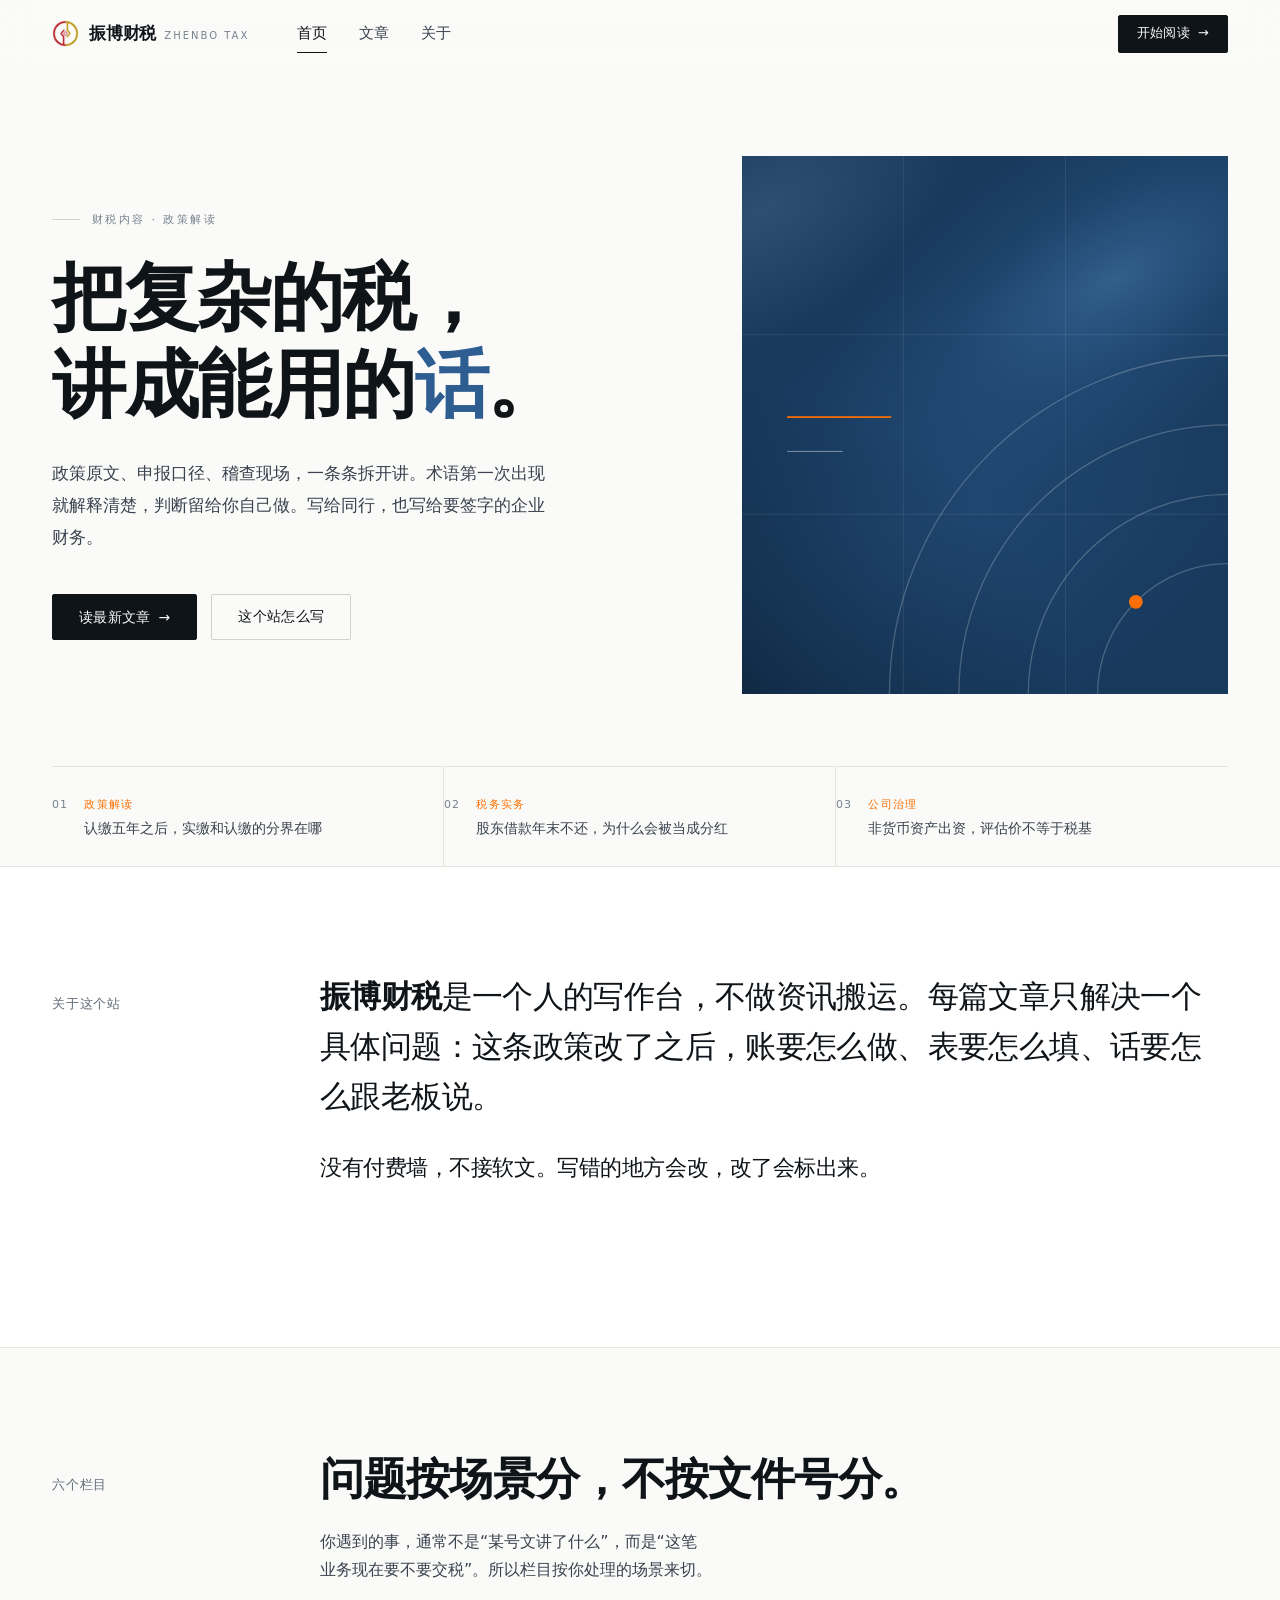
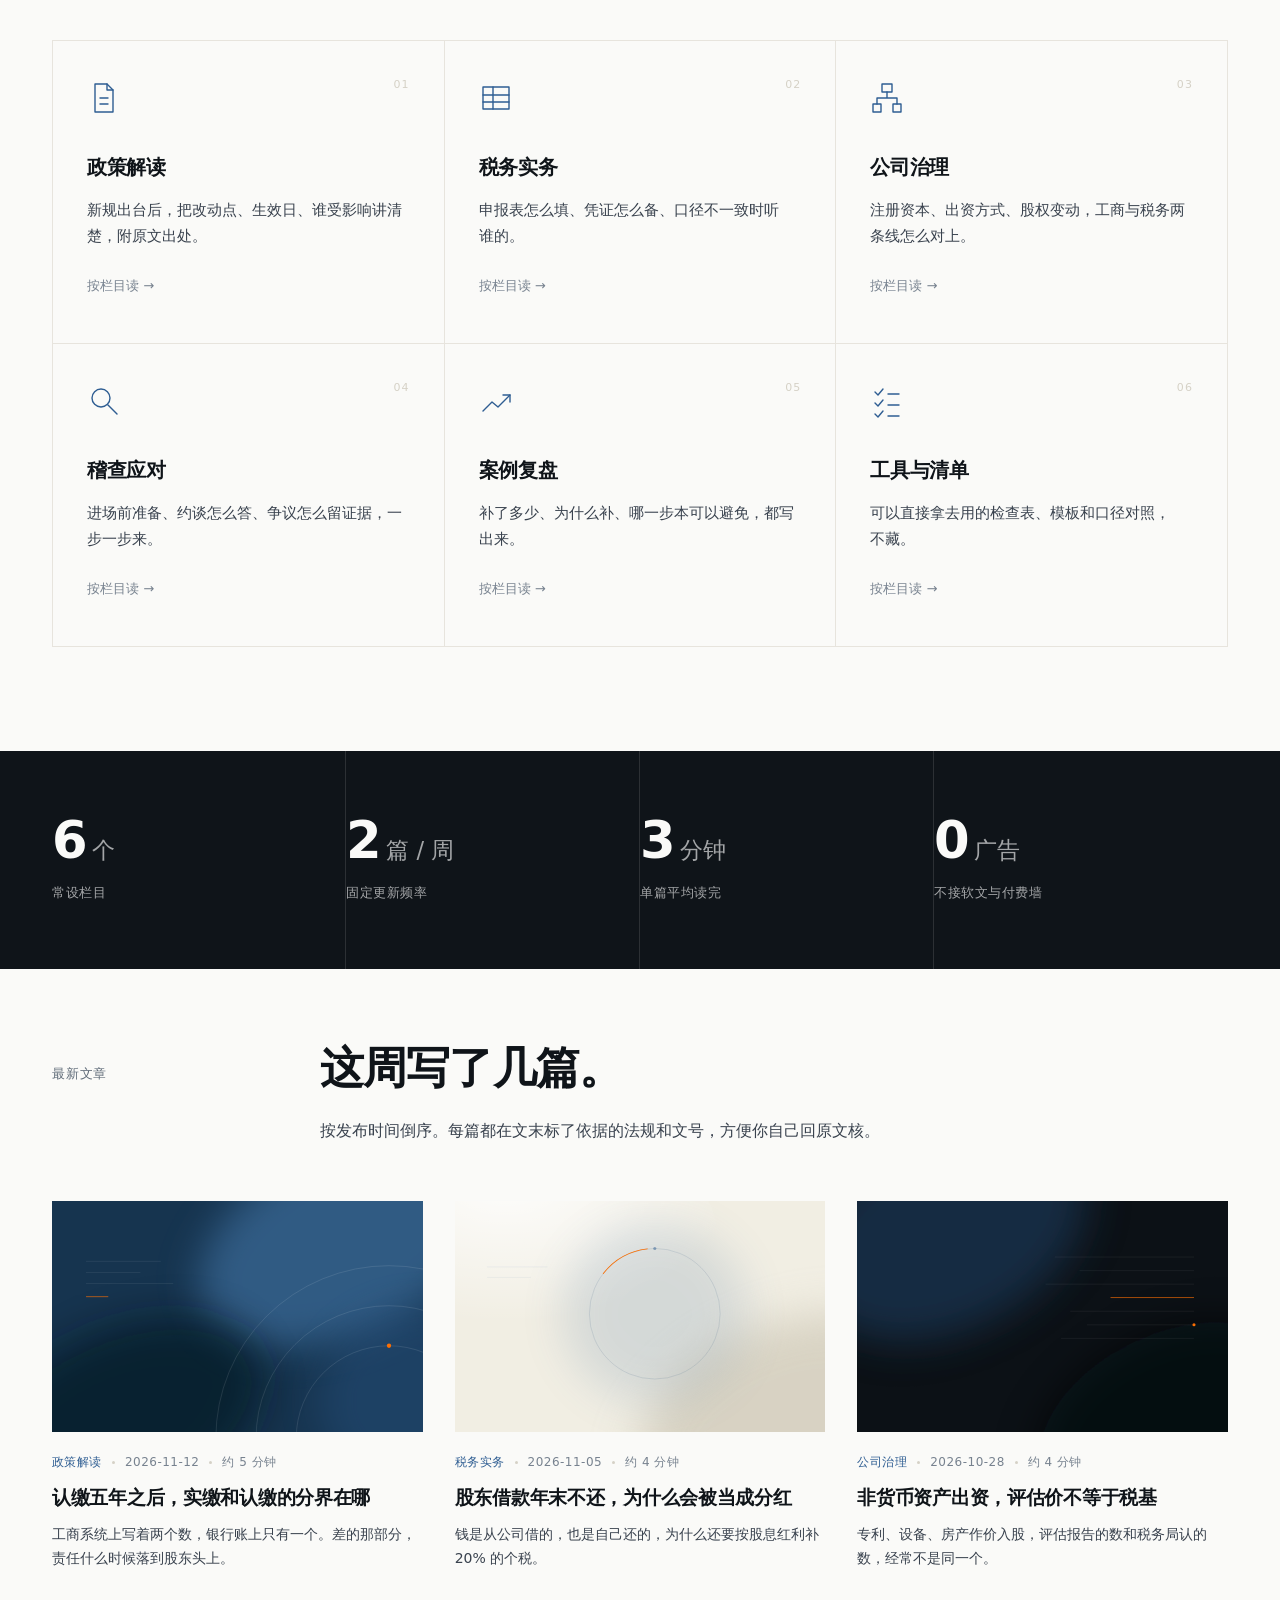
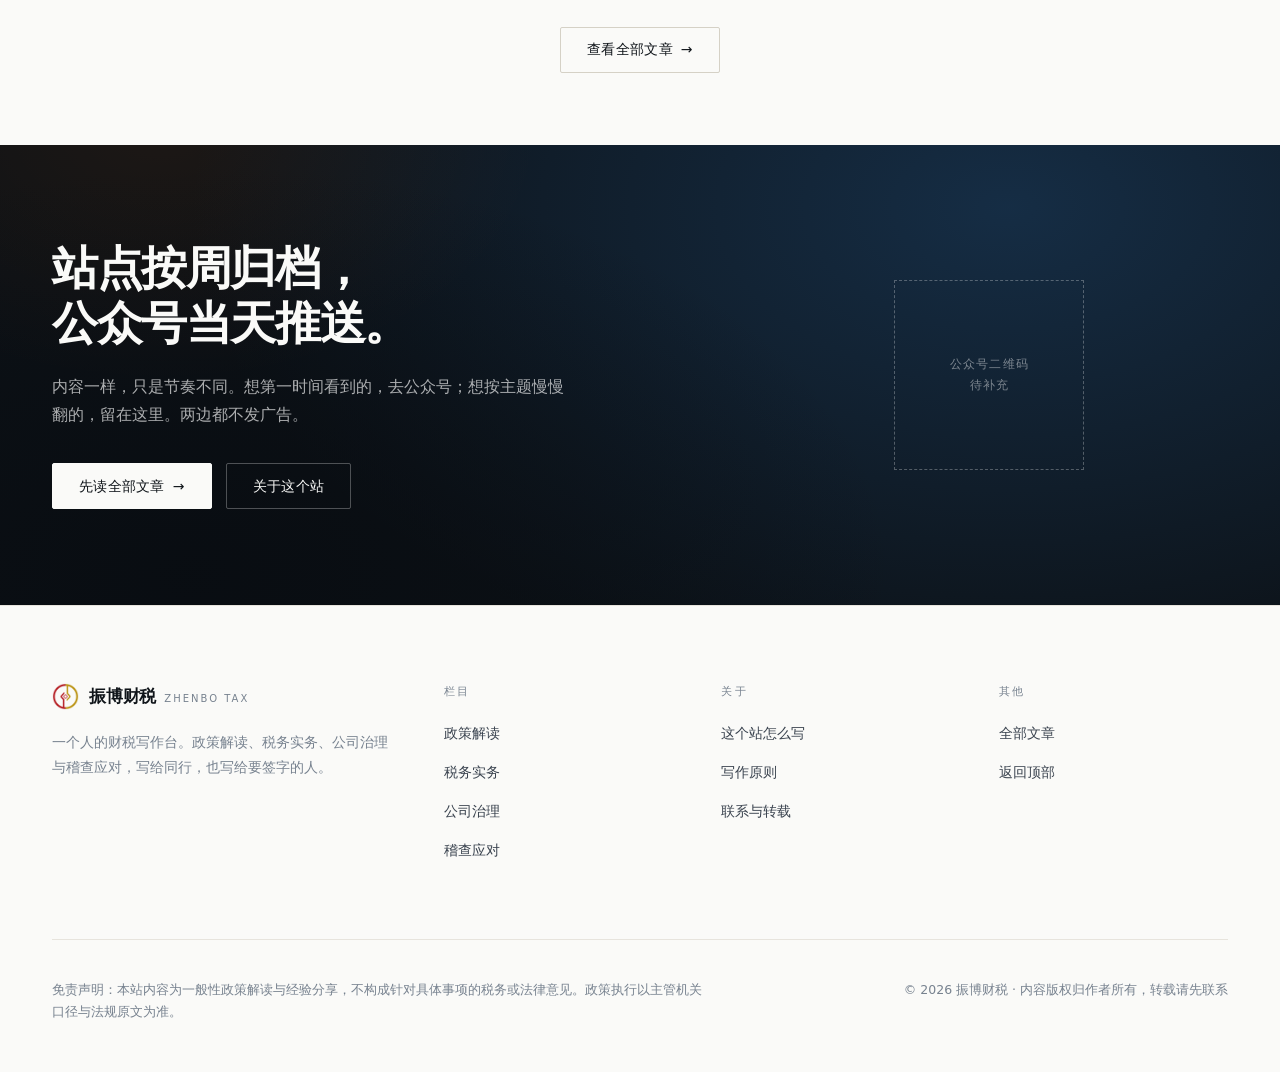
==== index.html @ f6f030d8 "Add files via upload" ====
<!DOCTYPE html>
<html lang="zh-CN">
<head>
<meta charset="UTF-8">
<meta name="viewport" content="width=device-width, initial-scale=1">
<title>振博财税 · 把复杂的税，讲成能用的话</title>
<meta name="description" content="振博财税：政策解读、税务实务、公司治理与稽查应对。写给同行，也写给要自己做判断的企业财务。">
<meta property="og:title" content="振博财税 · 把复杂的税，讲成能用的话">
<meta property="og:description" content="政策解读、税务实务、公司治理与稽查应对。">
<meta property="og:type" content="website">
<meta name="theme-color" content="#FAFAF8">
<link rel="stylesheet" href="style.css">
<link rel="icon" type="image/png" href="bin/logo.png">
</head>
<body>

<header class="nav" id="nav">
  <div class="wrap nav-in">
    <a class="brand" href="index.html" aria-label="振博财税首页">
      <img class="brand-mark" src="bin/logo.png" alt="" width="26" height="26" decoding="async">
      <span class="brand-text">振博财税<em>Zhenbo Tax</em></span>
    </a>
    <nav class="nav-links" id="navLinks" aria-label="主导航">
      <a href="index.html" class="is-active">首页</a>
      <a href="articles.html">文章</a>
      <a href="about.html">关于</a>
    </nav>
    <div class="nav-act">
      <a class="btn btn-sm" href="articles.html">开始阅读<span class="arw" aria-hidden="true">→</span></a>
      <button class="burger" id="burger" aria-label="打开菜单" aria-expanded="false" aria-controls="navLinks">
        <span></span><span></span>
      </button>
    </div>
  </div>
</header>

<main>

  <section class="hero">
    <div class="wrap">
      <div class="hero-grid">
        <div>
          <p class="eyebrow">财税内容 · 政策解读</p>
          <h1 class="hero-title">把复杂的税，<br>讲成能用的<span class="accent">话</span>。</h1>
          <p class="hero-lede">政策原文、申报口径、稽查现场，一条条拆开讲。术语第一次出现就解释清楚，判断留给你自己做。写给同行，也写给要签字的企业财务。</p>
          <div class="hero-acts">
            <a class="btn" data-magnetic href="articles.html">读最新文章<span class="arw" aria-hidden="true">→</span></a>
            <a class="btn btn-ghost" href="about.html">这个站怎么写</a>
          </div>
        </div>
        <div class="hero-art hero-art-panel" aria-hidden="true">
          <div class="mesh"></div>
          <svg viewBox="0 0 560 620" role="presentation">
            <g stroke="#FFFFFF" stroke-opacity="0.1" stroke-width="1">
              <path d="M186 0V620M373 0V620M0 206H560M0 413H560"/>
            </g>
            <g fill="none" stroke="#FFFFFF" stroke-opacity="0.22" stroke-width="1.5">
              <circle cx="560" cy="620" r="150"/>
              <circle cx="560" cy="620" r="230"/>
              <circle cx="560" cy="620" r="310"/>
              <circle cx="560" cy="620" r="390"/>
            </g>
            <circle cx="454" cy="514" r="8" fill="#FD6F02"/>
            <rect x="52" y="300" width="120" height="2" fill="#FD6F02"/>
            <rect x="52" y="340" width="64" height="1" fill="#FFFFFF" fill-opacity="0.5"/>
          </svg>
        </div>
      </div>

      <div class="hero-foot">
        <a href="posts/a-renjiao-shijiao.html">
          <span class="idx">01</span>
          <span class="txt"><span class="tag">政策解读</span>认缴五年之后，实缴和认缴的分界在哪</span>
        </a>
        <a href="posts/a-gudong-jiekuan.html">
          <span class="idx">02</span>
          <span class="txt"><span class="tag">税务实务</span>股东借款年末不还，为什么会被当成分红</span>
        </a>
        <a href="posts/a-fei-huobi-chuzi.html">
          <span class="idx">03</span>
          <span class="txt"><span class="tag">公司治理</span>非货币资产出资，评估价不等于税基</span>
        </a>
      </div>
    </div>
  </section>

  <section class="section statement">
    <div class="wrap">
      <div class="sec-head reveal">
        <p class="sec-label">关于这个站</p>
        <div>
          <p class="lede"><strong>振博财税</strong>是一个人的写作台，不做资讯搬运。每篇文章只解决一个具体问题：这条政策改了之后，账要怎么做、表要怎么填、话要怎么跟老板说。</p>
          <p class="lede dim" style="margin-top:28px;font-size:clamp(17px,1.9vw,22px);line-height:1.7;">没有付费墙，不接软文。写错的地方会改，改了会标出来。</p>
        </div>
      </div>
    </div>
  </section>

  <section class="section">
    <div class="wrap">
      <div class="sec-head reveal">
        <p class="sec-label">六个栏目</p>
        <div>
          <h2 class="sec-title">问题按场景分，不按文件号分。</h2>
          <p class="sec-desc">你遇到的事，通常不是“某号文讲了什么”，而是“这笔业务现在要不要交税”。所以栏目按你处理的场景来切。</p>
        </div>
      </div>

      <div class="pillars">
        <a class="pillar reveal" href="articles.html">
          <span class="num">01</span>
          <svg class="ico" viewBox="0 0 34 34" fill="none" stroke="currentColor" stroke-width="1.4" stroke-linecap="round" stroke-linejoin="round" aria-hidden="true">
            <path d="M8 3h12l6 6v22H8z"/><path d="M20 3v6h6"/><path d="M13 17h8M13 23h8"/>
          </svg>
          <h3>政策解读</h3>
          <p>新规出台后，把改动点、生效日、谁受影响讲清楚，附原文出处。</p>
          <span class="go">按栏目读 →</span>
        </a>
        <a class="pillar reveal" href="articles.html">
          <span class="num">02</span>
          <svg class="ico" viewBox="0 0 34 34" fill="none" stroke="currentColor" stroke-width="1.4" stroke-linecap="round" stroke-linejoin="round" aria-hidden="true">
            <rect x="4" y="6" width="26" height="22"/><path d="M4 14h26M4 21h26M14 6v22"/>
          </svg>
          <h3>税务实务</h3>
          <p>申报表怎么填、凭证怎么备、口径不一致时听谁的。</p>
          <span class="go">按栏目读 →</span>
        </a>
        <a class="pillar reveal" href="articles.html">
          <span class="num">03</span>
          <svg class="ico" viewBox="0 0 34 34" fill="none" stroke="currentColor" stroke-width="1.4" stroke-linecap="round" stroke-linejoin="round" aria-hidden="true">
            <rect x="12" y="3" width="10" height="8"/><rect x="3" y="23" width="8" height="8"/><rect x="23" y="23" width="8" height="8"/><path d="M17 11v6H7v6M17 17h10v6"/>
          </svg>
          <h3>公司治理</h3>
          <p>注册资本、出资方式、股权变动，工商与税务两条线怎么对上。</p>
          <span class="go">按栏目读 →</span>
        </a>
        <a class="pillar reveal" href="articles.html">
          <span class="num">04</span>
          <svg class="ico" viewBox="0 0 34 34" fill="none" stroke="currentColor" stroke-width="1.4" stroke-linecap="round" stroke-linejoin="round" aria-hidden="true">
            <circle cx="14" cy="14" r="9"/><path d="M21 21l9 9"/>
          </svg>
          <h3>稽查应对</h3>
          <p>进场前准备、约谈怎么答、争议怎么留证据，一步一步来。</p>
          <span class="go">按栏目读 →</span>
        </a>
        <a class="pillar reveal" href="articles.html">
          <span class="num">05</span>
          <svg class="ico" viewBox="0 0 34 34" fill="none" stroke="currentColor" stroke-width="1.4" stroke-linecap="round" stroke-linejoin="round" aria-hidden="true">
            <path d="M4 27l9-9 6 5L31 11"/><path d="M24 11h7v7"/>
          </svg>
          <h3>案例复盘</h3>
          <p>补了多少、为什么补、哪一步本可以避免，都写出来。</p>
          <span class="go">按栏目读 →</span>
        </a>
        <a class="pillar reveal" href="articles.html">
          <span class="num">06</span>
          <svg class="ico" viewBox="0 0 34 34" fill="none" stroke="currentColor" stroke-width="1.4" stroke-linecap="round" stroke-linejoin="round" aria-hidden="true">
            <path d="M5 8l3 3 5-6M5 19l3 3 5-6M5 30l3 3 5-6"/><path d="M18 10h11M18 21h11M18 32h11"/>
          </svg>
          <h3>工具与清单</h3>
          <p>可以直接拿去用的检查表、模板和口径对照，不藏。</p>
          <span class="go">按栏目读 →</span>
        </a>
      </div>
    </div>
  </section>

  <section class="stats">
    <div class="wrap">
      <div class="stats-grid">
        <div class="stat reveal"><div class="v">6<em>个</em></div><div class="k">常设栏目</div></div>
        <div class="stat reveal"><div class="v">2<em>篇 / 周</em></div><div class="k">固定更新频率</div></div>
        <div class="stat reveal"><div class="v">3<em>分钟</em></div><div class="k">单篇平均读完</div></div>
        <div class="stat reveal"><div class="v">0<em>广告</em></div><div class="k">不接软文与付费墙</div></div>
      </div>
    </div>
  </section>

  <section class="section section-tight">
    <div class="wrap">
      <div class="sec-head reveal">
        <p class="sec-label">最新文章</p>
        <div>
          <h2 class="sec-title">这周写了几篇。</h2>
          <p class="sec-desc">按发布时间倒序。每篇都在文末标了依据的法规和文号，方便你自己回原文核。</p>
        </div>
      </div>

      <div class="cards">
        <!-- AUTO:CARDS -->
        <a class="card reveal" href="posts/a-renjiao-shijiao.html">
          <div class="thumb"><img src="bin/covers/c1.svg" alt="" width="1200" height="750" loading="lazy" decoding="async"></div>
          <div class="meta"><span class="cat">政策解读</span><span class="dot"></span><span>2026-11-12</span><span class="dot"></span><span>约 5 分钟</span></div>
          <h3>认缴五年之后，实缴和认缴的分界在哪</h3>
          <p>工商系统上写着两个数，银行账上只有一个。差的那部分，责任什么时候落到股东头上。</p>
        </a>
        <a class="card reveal" href="posts/a-gudong-jiekuan.html">
          <div class="thumb"><img src="bin/covers/c2.svg" alt="" width="1200" height="750" loading="lazy" decoding="async"></div>
          <div class="meta"><span class="cat">税务实务</span><span class="dot"></span><span>2026-11-05</span><span class="dot"></span><span>约 4 分钟</span></div>
          <h3>股东借款年末不还，为什么会被当成分红</h3>
          <p>钱是从公司借的，也是自己还的，为什么还要按股息红利补 20% 的个税。</p>
        </a>
        <a class="card reveal" href="posts/a-fei-huobi-chuzi.html">
          <div class="thumb"><img src="bin/covers/c3.svg" alt="" width="1200" height="750" loading="lazy" decoding="async"></div>
          <div class="meta"><span class="cat">公司治理</span><span class="dot"></span><span>2026-10-28</span><span class="dot"></span><span>约 4 分钟</span></div>
          <h3>非货币资产出资，评估价不等于税基</h3>
          <p>专利、设备、房产作价入股，评估报告的数和税务局认的数，经常不是同一个。</p>
        </a>
        <!-- /AUTO:CARDS -->
      </div>

      <div class="sec-more">
        <a class="btn btn-ghost" href="articles.html">查看全部文章<span class="arw" aria-hidden="true">→</span></a>
      </div>
    </div>
  </section>

  <section class="cta">
    <div class="wrap cta-grid">
      <div class="reveal">
        <h2>站点按周归档，<br>公众号当天推送。</h2>
        <p>内容一样，只是节奏不同。想第一时间看到的，去公众号；想按主题慢慢翻的，留在这里。两边都不发广告。</p>
        <div class="hero-acts">
          <a class="btn" data-magnetic href="articles.html">先读全部文章<span class="arw" aria-hidden="true">→</span></a>
          <a class="btn btn-ghost" href="about.html">关于这个站</a>
        </div>
      </div>
      <div class="reveal">
        <div class="qr-slot">公众号二维码<br>待补充</div>
      </div>
    </div>
  </section>

</main>

<footer class="footer">
  <div class="wrap">
    <div class="foot-grid">
      <div class="foot-brand">
        <a class="brand" href="index.html">
          <img class="brand-mark" src="bin/logo.png" alt="" width="26" height="26" decoding="async">
          <span class="brand-text">振博财税<em>Zhenbo Tax</em></span>
        </a>
        <p>一个人的财税写作台。政策解读、税务实务、公司治理与稽查应对，写给同行，也写给要签字的人。</p>
      </div>
      <div class="foot-col">
        <h4>栏目</h4>
        <ul>
          <li><a href="articles.html">政策解读</a></li>
          <li><a href="articles.html">税务实务</a></li>
          <li><a href="articles.html">公司治理</a></li>
          <li><a href="articles.html">稽查应对</a></li>
        </ul>
      </div>
      <div class="foot-col">
        <h4>关于</h4>
        <ul>
          <li><a href="about.html">这个站怎么写</a></li>
          <li><a href="about.html">写作原则</a></li>
          <li><a href="about.html">联系与转载</a></li>
        </ul>
      </div>
      <div class="foot-col">
        <h4>其他</h4>
        <ul>
          <li><a href="articles.html">全部文章</a></li>
          <li><a href="index.html#nav">返回顶部</a></li>
        </ul>
      </div>
    </div>
    <div class="foot-bottom">
      <p class="disc">免责声明：本站内容为一般性政策解读与经验分享，不构成针对具体事项的税务或法律意见。政策执行以主管机关口径与法规原文为准。</p>
      <p>© 2026 振博财税 · 内容版权归作者所有，转载请先联系</p>
    </div>
  </div>
</footer>

<script src="script.js"></script>
</body>
</html>
---- style.css ----
/* ============================================================
   振博财税 · 设计系统
   风格参照字节跳动官网：全屏大字、超宽留白、硬边卡片、细线分隔
   零外部依赖：系统字体栈 + 本地 SVG，无 CDN
   ============================================================ */

:root {
  --ink: #0F1419;
  --ink-2: #39424E;
  --muted: #77828F;
  --paper: #FAFAF8;
  --white: #FFFFFF;
  --line: #E7E4DD;
  --line-2: #D5D1C6;
  --blue: #2E5D92;
  --blue-d: #1F456F;
  --orange: #FD6F02;
  --max: 1240px;
  --nav-h: 68px;
  --ease: cubic-bezier(.22, .61, .36, 1);
  --ease-out: cubic-bezier(.16, 1, .3, 1);
  --spring: cubic-bezier(.34, 1.56, .64, 1);
  --sans: "PingFang SC", "HarmonyOS Sans SC", "Source Han Sans SC", "Microsoft YaHei", system-ui, -apple-system, sans-serif;
  --serif: "Songti SC", "Noto Serif SC", "Source Han Serif SC", "SimSun", serif;
}

*, *::before, *::after { box-sizing: border-box; }

html {
  -webkit-text-size-adjust: 100%;
  scroll-behavior: smooth;
}

body {
  margin: 0;
  background: var(--paper);
  color: var(--ink);
  font-family: var(--sans);
  font-size: 16px;
  line-height: 1.75;
  -webkit-font-smoothing: antialiased;
  text-rendering: optimizeLegibility;
}

img { max-width: 100%; display: block; border: 0; }
a { color: inherit; text-decoration: none; }
button { font: inherit; color: inherit; }
::selection { background: var(--ink); color: var(--paper); }

/* 断行策略：标题均分两行，正文避免末行只剩一两个字（孤字行） */
h1, h2, h3, .sec-title, .read-title, .card h3 { text-wrap: balance; }
p, .lede, .sec-desc, .hero-lede, .page-head p, .cta p, .about-body p, .prose > p { text-wrap: pretty; }

.wrap { max-width: var(--max); margin: 0 auto; padding: 0 32px; }
.sr-only {
  position: absolute; width: 1px; height: 1px; padding: 0; margin: -1px;
  overflow: hidden; clip: rect(0 0 0 0); white-space: nowrap; border: 0;
}

/* ---------- 导航 ---------- */
.nav {
  position: fixed; inset: 0 0 auto 0; z-index: 90;
  height: var(--nav-h);
  background: rgba(250, 250, 248, .82);
  -webkit-backdrop-filter: saturate(180%) blur(14px);
  backdrop-filter: saturate(180%) blur(14px);
  border-bottom: 1px solid transparent;
  transition: border-color .3s var(--ease), background .3s var(--ease);
}
.nav.is-solid { border-bottom-color: var(--line); background: rgba(250, 250, 248, .95); }
.nav-in { height: 100%; display: flex; align-items: center; gap: 40px; }

.brand { display: flex; align-items: center; gap: 10px; flex: 0 0 auto; }
.brand-mark { width: 27px; height: 27px; flex: 0 0 auto; object-fit: contain; }
.brand-text {
  display: flex; align-items: baseline; gap: 8px;
  font-size: 17px; font-weight: 600; letter-spacing: -.01em;
}
.brand-text em {
  font-style: normal; font-size: 10px; font-weight: 500;
  letter-spacing: .2em; color: var(--muted); text-transform: uppercase;
}

.nav-links { display: flex; align-items: center; gap: 32px; margin-left: 8px; }
.nav-links a {
  position: relative; font-size: 15px; color: var(--ink-2);
  padding: 4px 0; transition: color .2s var(--ease);
}
.nav-links a::after {
  content: ""; position: absolute; left: 0; right: 0; bottom: -2px; height: 1px;
  background: var(--ink); transform: scaleX(0); transform-origin: left;
  transition: transform .35s var(--ease);
}
.nav-links a:hover { color: var(--ink); }
.nav-links a:hover::after, .nav-links a.is-active::after { transform: scaleX(1); }
.nav-links a.is-active { color: var(--ink); font-weight: 500; }

.nav-act { margin-left: auto; display: flex; align-items: center; gap: 14px; }

/* ---------- 按钮 ---------- */
.btn {
  display: inline-flex; align-items: center; justify-content: center; gap: 8px;
  height: 46px; padding: 0 26px; border: 1px solid var(--ink); border-radius: 2px;
  background: var(--ink); color: var(--paper);
  font-size: 14px; font-weight: 500; letter-spacing: .02em; cursor: pointer;
  transition: background .25s var(--ease), color .25s var(--ease), border-color .25s var(--ease);
}
.btn:hover { background: var(--blue); border-color: var(--blue); color: #fff; }
.btn-ghost { background: transparent; border-color: var(--line-2); color: var(--ink); }
.btn-ghost:hover { background: transparent; border-color: var(--ink); color: var(--ink); }
.btn-sm { height: 38px; padding: 0 18px; font-size: 13px; }
.btn .arw { transition: transform .3s var(--ease); }
.btn:hover .arw { transform: translateX(3px); }

.burger {
  display: none; width: 40px; height: 40px; padding: 0; border: 0; background: none;
  cursor: pointer; align-items: center; justify-content: center; flex-direction: column; gap: 5px;
}
.burger span { display: block; width: 18px; height: 1.5px; background: var(--ink); transition: transform .3s var(--ease); }
.burger[aria-expanded="true"] span:first-child { transform: translateY(3.25px) rotate(45deg); }
.burger[aria-expanded="true"] span:last-child { transform: translateY(-3.25px) rotate(-45deg); }

/* ---------- 首屏 ---------- */
.hero { padding-top: var(--nav-h); position: relative; overflow: hidden; }
.hero-grid {
  display: grid; grid-template-columns: minmax(0, 1.12fr) minmax(0, .88fr);
  gap: 72px; align-items: center;
  padding: 88px 0 72px;
}
.eyebrow {
  display: flex; align-items: center; gap: 12px;
  font-size: 11px; font-weight: 500; letter-spacing: .22em;
  text-transform: uppercase; color: var(--muted); margin: 0 0 26px;
}
.eyebrow::before { content: ""; width: 28px; height: 1px; background: var(--line-2); }

h1.hero-title {
  margin: 0 0 30px;
  font-size: clamp(40px, 5.8vw, 78px);
  line-height: 1.16;
  letter-spacing: -.02em;
  font-weight: 600;
  text-wrap: balance;
}
.hero-title .accent { color: var(--blue); }
.hero-lede {
  margin: 0 0 40px; max-width: 30em;
  font-size: clamp(16px, 1.35vw, 18px); line-height: 1.85; color: var(--ink-2);
}
.hero-acts { display: flex; flex-wrap: wrap; gap: 14px; }

.hero-art { position: relative; }
.hero-art svg { width: 100%; height: auto; }

/* 首屏深色面板：程序生成网格渐变底 + 极慢漂移 */
.hero-art-panel {
  position: relative; overflow: hidden;
  aspect-ratio: 560 / 620;
  background: #1B3E62;
}
.hero-art-panel .mesh {
  position: absolute; inset: -10%;
  background: url("bin/mesh-navy.svg") center / cover no-repeat;
  animation: mesh-drift 72s ease-in-out infinite alternate;
  will-change: transform;
}
.hero-art-panel svg { position: relative; display: block; }
@keyframes mesh-drift {
  from { transform: translate3d(-2.5%, -1.5%, 0) scale(1.02); }
  to { transform: translate3d(2.5%, 2%, 0) scale(1.1); }
}

.hero-foot {
  border-top: 1px solid var(--line);
  display: grid; grid-template-columns: repeat(3, 1fr); gap: 0;
}
.hero-foot a {
  display: flex; gap: 16px; align-items: baseline;
  padding: 26px 24px 26px 0; border-right: 1px solid var(--line);
  transition: background .3s var(--ease);
}
.hero-foot a:last-child { border-right: 0; }
.hero-foot a:hover { background: var(--white); }
.hero-foot .idx {
  font-size: 11px; letter-spacing: .1em; color: var(--muted);
  font-variant-numeric: tabular-nums; flex: 0 0 auto; padding-top: 2px;
}
.hero-foot .txt { font-size: 14px; line-height: 1.6; color: var(--ink-2); }
.hero-foot .tag { display: block; font-size: 11px; letter-spacing: .12em; color: var(--orange); margin-bottom: 4px; }

/* ---------- 通用区块 ---------- */
.section { padding: 104px 0; }
.section-tight { padding: 72px 0; }
.section-line { border-top: 1px solid var(--line); }

.sec-head { display: grid; grid-template-columns: 220px minmax(0, 1fr); gap: 48px; margin-bottom: 56px; }
.sec-label {
  font-size: 12.5px; font-weight: 500; letter-spacing: .06em;
  color: #5F6B78; padding-top: 10px;
}
h2.sec-title {
  margin: 0; font-size: clamp(28px, 3.4vw, 44px); line-height: 1.28;
  letter-spacing: -.02em; font-weight: 600; max-width: 22em;
  text-wrap: balance;
}
.sec-desc { margin: 20px 0 0; color: var(--ink-2); max-width: 37em; font-size: 16px; text-wrap: balance; }

/* ---------- 宣言段 ---------- */
.statement { background: var(--white); border-top: 1px solid var(--line); border-bottom: 1px solid var(--line); }
.statement .lede {
  margin: 0; max-width: 44em;
  font-size: clamp(21px, 2.5vw, 31px); line-height: 1.62; letter-spacing: -.02em;
  color: var(--ink); font-weight: 400;
}
.statement .lede strong { font-weight: 600; }
.statement .lede .dim { color: var(--muted); }

/* ---------- 栏目卡片 ---------- */
.pillars { display: grid; grid-template-columns: repeat(3, 1fr); border-top: 1px solid var(--line); border-left: 1px solid var(--line); }
.pillar {
  position: relative; padding: 40px 34px 44px;
  border-right: 1px solid var(--line); border-bottom: 1px solid var(--line);
  background: var(--paper);
  transition: background .35s var(--ease);
}
.pillar:hover { background: var(--white); }
.pillar .ico { width: 34px; height: 34px; margin-bottom: 26px; color: var(--blue); }
.pillar h3 { margin: 0 0 12px; font-size: 20px; font-weight: 600; letter-spacing: -.015em; }
.pillar p { margin: 0; font-size: 14.5px; line-height: 1.8; color: var(--ink-2); }
.pillar .num {
  position: absolute; top: 34px; right: 34px;
  font-size: 11px; letter-spacing: .1em; color: var(--line-2);
  font-variant-numeric: tabular-nums;
}
.pillar .go {
  display: inline-flex; align-items: center; gap: 6px; margin-top: 26px;
  font-size: 13px; color: var(--muted); transition: color .25s var(--ease);
}
.pillar:hover .go { color: var(--blue); }

/* ---------- 数据条 ---------- */
.stats { background: var(--ink); color: var(--paper); }
.stats-grid { display: grid; grid-template-columns: repeat(4, 1fr); }
.stat { padding: 64px 32px 64px 0; border-right: 1px solid rgba(255, 255, 255, .12); }
.stat:last-child { border-right: 0; padding-right: 0; }
.stat .v {
  font-size: clamp(34px, 4vw, 52px); font-weight: 600; letter-spacing: -.04em;
  line-height: 1; font-variant-numeric: tabular-nums;
}
.stat .v em {
  font-style: normal; font-size: .44em; font-weight: 400; letter-spacing: 0;
  margin-left: .3em; color: rgba(255, 255, 255, .62); vertical-align: baseline;
}
.stat .k { margin-top: 16px; font-size: 13px; letter-spacing: .04em; color: rgba(255, 255, 255, .62); }

/* ---------- 文章卡片 ---------- */
.cards { display: grid; grid-template-columns: repeat(3, 1fr); gap: 40px 32px; }
.card { display: block; }
.card .thumb {
  position: relative; overflow: hidden; background: #EFEDE6;
  aspect-ratio: 16 / 10; margin-bottom: 20px;
}
.card .thumb img {
  width: 100%; height: 100%; object-fit: cover;
  transition: transform .8s var(--ease);
}
.card:hover .thumb img { transform: scale(1.035); }
.card .meta {
  display: flex; align-items: center; gap: 10px;
  font-size: 12px; color: var(--muted); letter-spacing: .04em; margin-bottom: 10px;
}
.card .meta .cat { color: var(--blue); font-weight: 500; }
.card .meta .dot { width: 3px; height: 3px; background: var(--line-2); border-radius: 50%; }
.card h3 {
  margin: 0; font-size: 19px; line-height: 1.5; font-weight: 600; letter-spacing: -.015em;
  transition: color .25s var(--ease);
}
.card:hover h3 { color: var(--blue); }
.card p { margin: 10px 0 0; font-size: 14px; line-height: 1.75; color: var(--ink-2); }

.sec-more { margin-top: 56px; display: flex; justify-content: center; }

/* ---------- 深色 CTA ---------- */
.cta {
  background: #0C1116 url("bin/mesh-ink.svg") center / cover no-repeat;
  color: var(--paper); padding: 96px 0;
}
.cta-grid { display: grid; grid-template-columns: minmax(0, 1.4fr) minmax(0, .6fr); gap: 64px; align-items: center; }
.cta h2 {
  margin: 0 0 22px; font-size: clamp(28px, 3.6vw, 46px);
  line-height: 1.2; letter-spacing: -.03em; font-weight: 600;
}
.cta p { margin: 0 0 34px; color: rgba(255, 255, 255, .66); max-width: 32em; }
.cta .btn { background: var(--paper); color: var(--ink); border-color: var(--paper); }
.cta .btn:hover { background: var(--orange); border-color: var(--orange); color: #fff; }
.cta .btn-ghost { background: transparent; color: var(--paper); border-color: rgba(255, 255, 255, .28); }
.cta .btn-ghost:hover { border-color: var(--paper); background: transparent; color: var(--paper); }
.qr-slot {
  border: 1px dashed rgba(255, 255, 255, .28); aspect-ratio: 1; max-width: 190px;
  display: flex; align-items: center; justify-content: center;
  font-size: 12px; color: rgba(255, 255, 255, .45); letter-spacing: .1em; text-align: center; padding: 16px;
}

/* ---------- 页脚 ---------- */
.footer { background: var(--paper); border-top: 1px solid var(--line); padding: 76px 0 36px; }
.foot-grid { display: grid; grid-template-columns: minmax(0, 1.5fr) repeat(3, minmax(0, 1fr)); gap: 48px; }
.foot-brand .brand { margin-bottom: 18px; }
.foot-brand p { margin: 0; font-size: 13.5px; color: var(--muted); max-width: 26em; line-height: 1.85; }
.foot-col h4 {
  margin: 0 0 18px; font-size: 11px; font-weight: 500; letter-spacing: .2em;
  text-transform: uppercase; color: var(--muted);
}
.foot-col ul { list-style: none; margin: 0; padding: 0; }
.foot-col li { margin-bottom: 11px; }
.foot-col a { font-size: 14px; color: var(--ink-2); transition: color .25s var(--ease); }
.foot-col a:hover { color: var(--blue); }
.foot-bottom {
  margin-top: 64px; padding-top: 26px; border-top: 1px solid var(--line);
  display: flex; flex-wrap: wrap; gap: 16px 32px; justify-content: space-between;
  font-size: 12.5px; color: var(--muted); line-height: 1.8;
}
.foot-bottom .disc { max-width: 52em; }

/* ---------- 列表页 ---------- */
.page-head { padding: calc(var(--nav-h) + 90px) 0 56px; }
.page-head h1 {
  margin: 0 0 22px; font-size: clamp(34px, 4.6vw, 60px);
  line-height: 1.12; letter-spacing: -.035em; font-weight: 600;
}
.page-head p { margin: 0; max-width: 36em; color: var(--ink-2); }

.filters {
  display: flex; flex-wrap: wrap; gap: 10px; padding: 26px 0;
  border-top: 1px solid var(--line); border-bottom: 1px solid var(--line);
  margin-bottom: 56px;
}
.chip {
  height: 34px; padding: 0 16px; border: 1px solid var(--line-2); border-radius: 999px;
  background: transparent; color: var(--ink-2); font-size: 13px; cursor: pointer;
  transition: all .25s var(--ease);
}
.chip:hover { border-color: var(--ink); color: var(--ink); }
.chip.is-on { background: var(--ink); border-color: var(--ink); color: var(--paper); }
.list-grid { display: grid; grid-template-columns: repeat(2, 1fr); gap: 56px 40px; }

/* ---------- 文章页 ---------- */
.reading { padding: calc(var(--nav-h) + 84px) 0 0; }
.read-head { max-width: 690px; margin: 0 auto; text-align: left; }
.crumb { font-size: 12.5px; color: var(--muted); letter-spacing: .04em; margin-bottom: 26px; }
.crumb a:hover { color: var(--blue); }
.crumb span { margin: 0 8px; color: var(--line-2); }
h1.read-title {
  margin: 0 0 24px; font-size: clamp(27px, 3vw, 38px);
  line-height: 1.36; letter-spacing: -.015em; font-weight: 600;
  text-wrap: balance;
}
.read-meta {
  display: flex; flex-wrap: wrap; gap: 10px 22px; align-items: center;
  font-size: 13px; color: var(--muted); padding-bottom: 28px;
  border-bottom: 1px solid var(--line);
}
.read-meta .cat { color: var(--blue); font-weight: 500; }
.read-cover { max-width: 690px; margin: 40px auto 0; }
.read-cover img { width: 100%; height: auto; aspect-ratio: 16 / 9; object-fit: cover; }

/* ---------- 正文：摘要卡 + 编号小节 + 要点列表 ---------- */
.prose {
  max-width: 690px; margin: 56px auto 0;
  font-family: var(--sans); font-size: 17px; line-height: 1.95; letter-spacing: .012em; color: #20262E;
  counter-reset: sec;
}
.prose > p { margin: 0 0 26px; }

/* 导语做成摘要卡：浅底 + 左侧橙线，把"这一段是总纲"讲清楚 */
.prose .lead {
  margin: 0 0 44px;
  padding: 28px 30px 28px 32px;
  background: var(--white);
  border-left: 3px solid var(--orange);
  font-size: 17.5px; line-height: 1.85; color: var(--ink);
}
.prose .lead p { margin: 0; }

/* 小标题自动编号，和首页栏目卡的 01/02/03 同一套语言 */
.prose h2 {
  font-family: var(--sans); font-size: 22px; font-weight: 600; letter-spacing: -.015em;
  margin: 66px 0 22px; line-height: 1.45;
  counter-increment: sec;
}
.prose h2::before {
  content: counter(sec, decimal-leading-zero);
  display: block;
  font-size: 11px; font-weight: 500; letter-spacing: .2em;
  color: var(--orange); margin-bottom: 12px;
  font-variant-numeric: tabular-nums;
}
.prose h3 { font-family: var(--sans); font-size: 17px; font-weight: 600; margin: 38px 0 12px; }

/* 并列要点：细线分行 + 蓝色序号，把"一，二，三"从段落里解放出来 */
.prose .points {
  list-style: none; margin: 30px 0 36px; padding: 0;
  counter-reset: pt; border-top: 1px solid var(--line-2);
}
.prose .points li {
  counter-increment: pt; position: relative;
  padding: 20px 0 20px 52px;
  border-bottom: 1px solid var(--line);
  font-size: 16.5px; line-height: 1.85; margin: 0;
}
.prose .points li::before {
  content: counter(pt, decimal-leading-zero);
  position: absolute; left: 0; top: 22px;
  font-size: 12px; font-weight: 500; letter-spacing: .06em;
  color: var(--blue); font-variant-numeric: tabular-nums;
}
.prose .points li strong { font-weight: 600; }

/* 文末要点卡 */
.keypoints {
  margin: 60px 0 0; padding: 30px 32px 26px;
  background: var(--white); border: 1px solid var(--line);
}
.keypoints .kp-label {
  margin: 0 0 16px; font-size: 12.5px; font-weight: 600;
  letter-spacing: .06em; color: var(--orange);
}
.keypoints ul { list-style: none; margin: 0; padding: 0; }
.keypoints li {
  position: relative; padding-left: 18px; margin: 0 0 12px;
  font-size: 15.5px; line-height: 1.8; color: var(--ink-2);
}
.keypoints li:last-child { margin-bottom: 0; }
.keypoints li::before {
  content: ""; position: absolute; left: 0; top: 11px;
  width: 6px; height: 1px; background: var(--line-2);
}

.prose blockquote {
  margin: 44px 0; padding: 2px 0 2px 26px; border-left: 2px solid var(--orange);
  font-size: 17.5px; color: var(--ink-2);
}
.prose blockquote p { margin: 0; }
.prose table {
  width: 100%; border-collapse: collapse; margin: 34px 0 38px;
  font-family: var(--sans); font-size: 14.5px; line-height: 1.7;
  border-top: 1.5px solid var(--ink); border-bottom: 1.5px solid var(--ink);
}
.prose th, .prose td { text-align: left; padding: 14px 18px 14px 0; border-bottom: 1px solid var(--line); vertical-align: top; }
.prose th { font-weight: 500; font-size: 12px; letter-spacing: .08em; color: var(--muted); padding-top: 12px; padding-bottom: 12px; }
.prose tr:last-child td { border-bottom: 0; }
.prose tr:last-child th { border-bottom: 0; }
.prose strong { font-weight: 600; }
.prose .note {
  font-family: var(--sans); font-size: 13.5px; color: var(--muted);
  border-top: 1px solid var(--line); padding-top: 18px; margin-top: 46px; line-height: 1.85;
}

.read-foot { max-width: 720px; margin: 72px auto 0; padding-top: 36px; border-top: 1px solid var(--line); }
.tags { display: flex; flex-wrap: wrap; gap: 8px; margin-bottom: 40px; }
.tag-pill {
  font-size: 12px; color: var(--ink-2); border: 1px solid var(--line);
  padding: 5px 12px; border-radius: 999px;
}
.next-read { display: grid; grid-template-columns: 1fr 1fr; gap: 24px; }
.next-read a {
  border: 1px solid var(--line); padding: 26px 28px; background: var(--white);
  transition: border-color .3s var(--ease);
}
.next-read a:hover { border-color: var(--ink); }
.next-read .lbl { display: block; font-size: 11px; letter-spacing: .18em; color: var(--muted); margin-bottom: 10px; }
.next-read .ttl { font-size: 16px; font-weight: 600; line-height: 1.55; }

/* ---------- 关于页 ---------- */
.about-grid { display: grid; grid-template-columns: 220px minmax(0, 1fr); gap: 48px; padding: 0 0 20px; }
.about-body p { margin: 0 0 26px; font-size: 17px; line-height: 1.9; color: var(--ink-2); max-width: 38em; }
.about-body p strong { color: var(--ink); font-weight: 600; }
.rules { display: grid; grid-template-columns: repeat(3, 1fr); gap: 0; border-top: 1px solid var(--line); margin-top: 24px; }
.rule { padding: 36px 32px 0 0; border-right: 1px solid var(--line); }
.rule:last-child { border-right: 0; padding-right: 0; }
.rule .k { font-size: 12px; letter-spacing: .16em; color: var(--orange); margin-bottom: 14px; }
.rule h3 { margin: 0 0 10px; font-size: 17px; font-weight: 600; }
.rule p { margin: 0; font-size: 14px; color: var(--ink-2); line-height: 1.8; }

/* ---------- 动效 ---------- */
/* 滚动显现 + 错峰：--d 由脚本按兄弟顺序写入 */
.reveal {
  opacity: 0; transform: translateY(22px);
  transition: opacity .85s var(--ease-out), transform .85s var(--ease-out);
  transition-delay: var(--d, 0ms);
}
.reveal.in { opacity: 1; transform: none; }

/* 悬停上浮 */
.card { transition: transform .5s var(--ease-out); }
.card:hover { transform: translateY(-4px); }

/* 鼠标聚光灯：柔光跟随光标，只给栏目卡片 */
.pillar { overflow: hidden; }
.pillar::after {
  content: ""; position: absolute; inset: 0; pointer-events: none; opacity: 0;
  background: radial-gradient(280px circle at var(--mx, 50%) var(--my, 50%), rgba(46, 93, 146, .09), transparent 62%);
  transition: opacity .45s var(--ease-out);
}
.pillar:hover::after { opacity: 1; }

/* 磁吸按钮 + 按压回弹 */
.btn { transition: background .25s var(--ease), color .25s var(--ease), border-color .25s var(--ease), transform .5s var(--spring); }
.btn:active { transform: scale(.975); }
.btn[data-magnetic] {
  transform: translate3d(var(--tx, 0px), var(--ty, 0px), 0) scale(var(--sc, 1));
  will-change: transform;
}
.btn[data-magnetic]:active { --sc: .97; }

/* 视差：首屏面板的线条层随滚动做轻微反向位移 */
.hero-art-panel svg { will-change: transform; }

@media (prefers-reduced-motion: reduce) {
  html { scroll-behavior: auto; }
  .reveal { opacity: 1; transform: none; transition: none; }
  .card, .card:hover { transform: none; transition: none; }
  .card .thumb img { transition: none; }
  .pillar::after { display: none; }
  .btn, .btn:active, .btn[data-magnetic] { transform: none; transition: background .2s linear; }
  .hero-art-panel .mesh { animation: none; }
  .hero-art-panel svg { transform: none !important; }
}

/* ---------- 响应式 ---------- */
@media (max-width: 1080px) {
  .hero-grid { grid-template-columns: 1fr; gap: 48px; padding: 64px 0 56px; }
  .hero-art { max-width: 440px; }
  .sec-head { grid-template-columns: 1fr; gap: 12px; }
  .sec-label { padding-top: 0; }
  .pillars { grid-template-columns: repeat(2, 1fr); }
  .cards, .list-grid { grid-template-columns: repeat(2, 1fr); }
  .stats-grid { grid-template-columns: repeat(2, 1fr); }
  .stat { padding: 44px 24px 44px 0; }
  .stat:nth-child(2n) { border-right: 0; }
  .about-grid { grid-template-columns: 1fr; gap: 8px; }
  .cta-grid { grid-template-columns: 1fr; gap: 40px; }
  .foot-grid { grid-template-columns: 1fr 1fr; gap: 40px; }
}

@media (max-width: 720px) {
  .wrap { padding: 0 20px; }
  .nav-in { gap: 16px; }
  .nav-links {
    position: fixed; inset: var(--nav-h) 0 auto 0;
    flex-direction: column; align-items: flex-start; gap: 0;
    background: var(--paper); border-bottom: 1px solid var(--line);
    padding: 8px 20px 20px; transform: translateY(-8px);
    opacity: 0; pointer-events: none; transition: opacity .25s var(--ease), transform .25s var(--ease);
  }
  .nav-links.is-open { opacity: 1; transform: none; pointer-events: auto; }
  .nav-links a { width: 100%; padding: 14px 0; border-bottom: 1px solid var(--line); font-size: 16px; }
  .nav-links a::after { display: none; }
  .brand-text em { display: none; }
  .nav-act .btn { display: none; }
  .burger { display: flex; }

  .section { padding: 68px 0; }
  .section-tight { padding: 52px 0; }
  .hero-foot { grid-template-columns: 1fr; }
  .hero-foot a { border-right: 0; border-bottom: 1px solid var(--line); padding: 20px 0; }
  .hero-foot a:last-child { border-bottom: 0; }
  .pillars { grid-template-columns: 1fr; }
  .cards, .list-grid { grid-template-columns: 1fr; gap: 40px; }
  .stats-grid { grid-template-columns: 1fr; }
  .stat { border-right: 0; border-bottom: 1px solid rgba(255,255,255,.12); padding: 32px 0; }
  .stat:last-child { border-bottom: 0; }
  .rules { grid-template-columns: 1fr; }
  .rule { border-right: 0; border-bottom: 1px solid var(--line); padding: 28px 0; }
  .rule:last-child { border-bottom: 0; }
  .foot-grid { grid-template-columns: 1fr; gap: 32px; }
  .next-read { grid-template-columns: 1fr; }
  .prose { font-size: 17px; line-height: 1.95; }
  .prose table { font-size: 13.5px; }
  .prose th, .prose td { padding-right: 10px; }
  .reading { padding-top: calc(var(--nav-h) + 48px); }
  .page-head { padding-top: calc(var(--nav-h) + 56px); }
  .hero-title, h1 { word-break: break-word; }
}
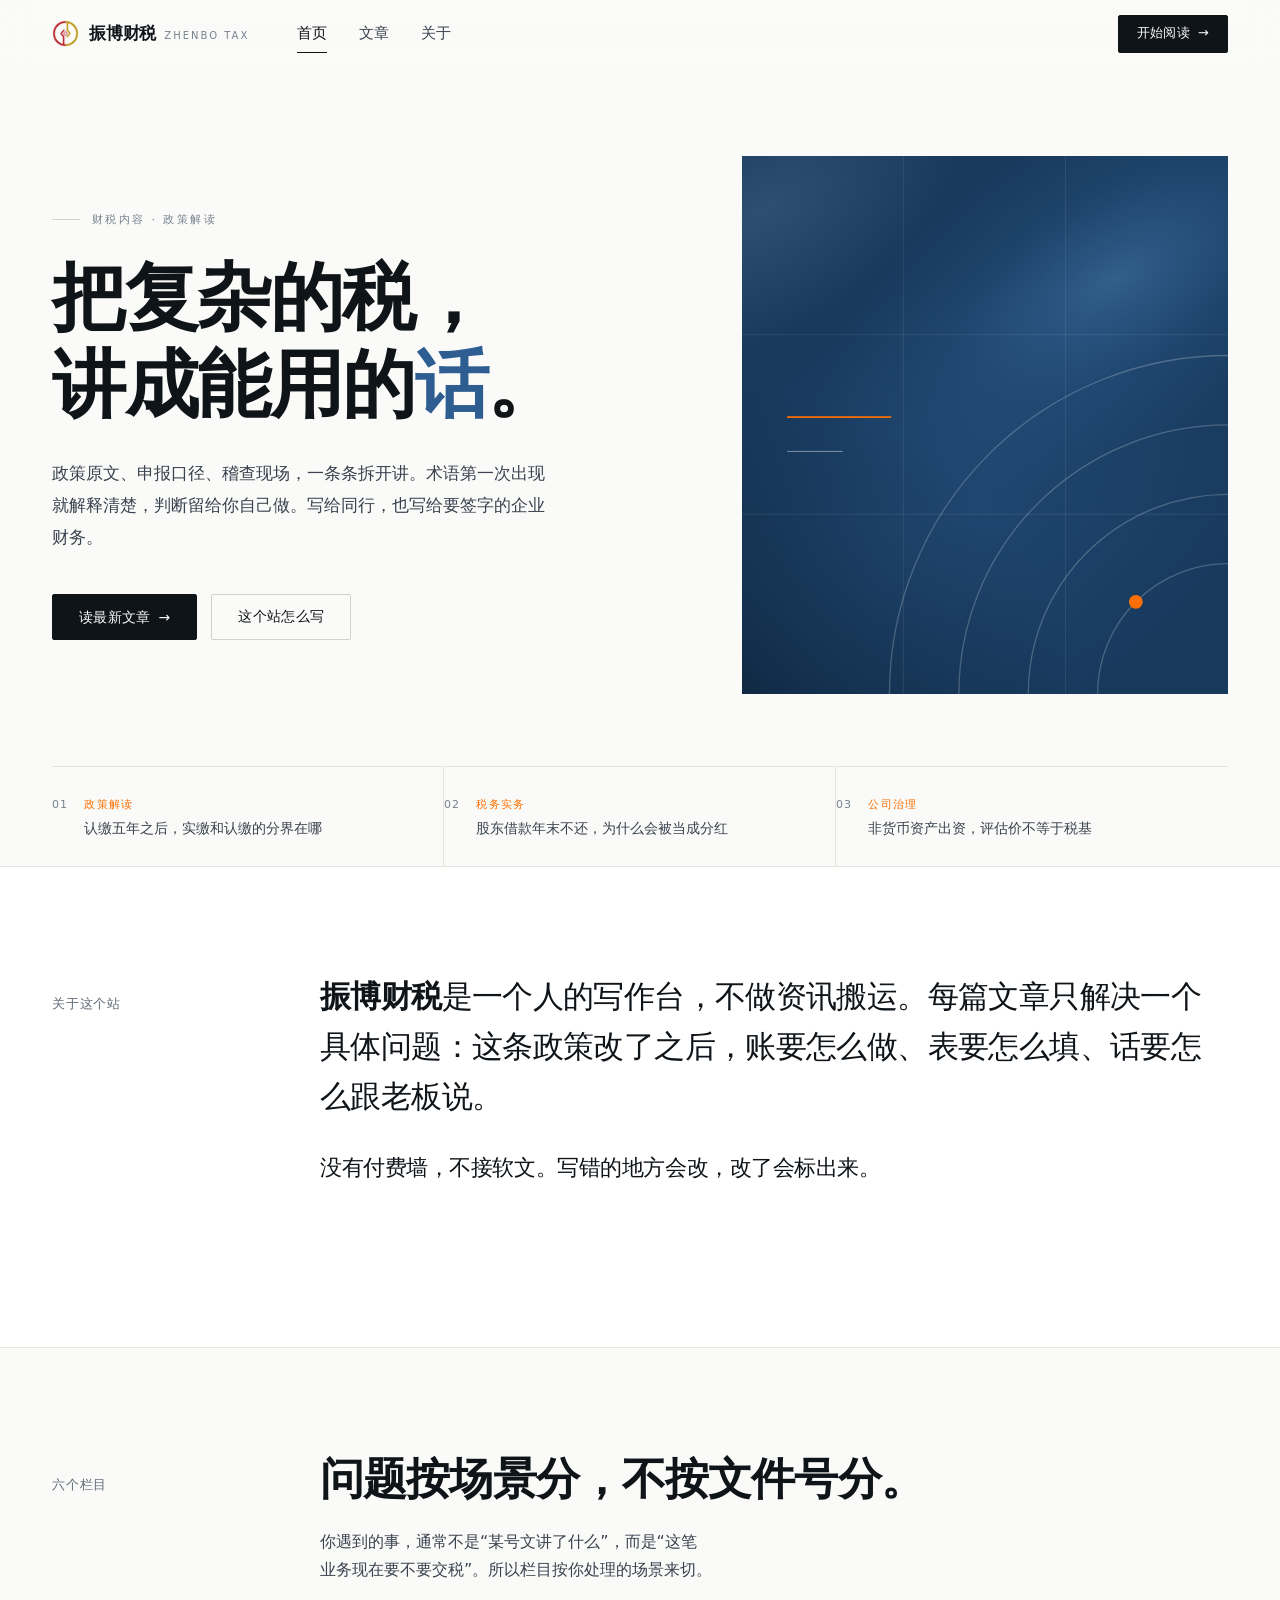
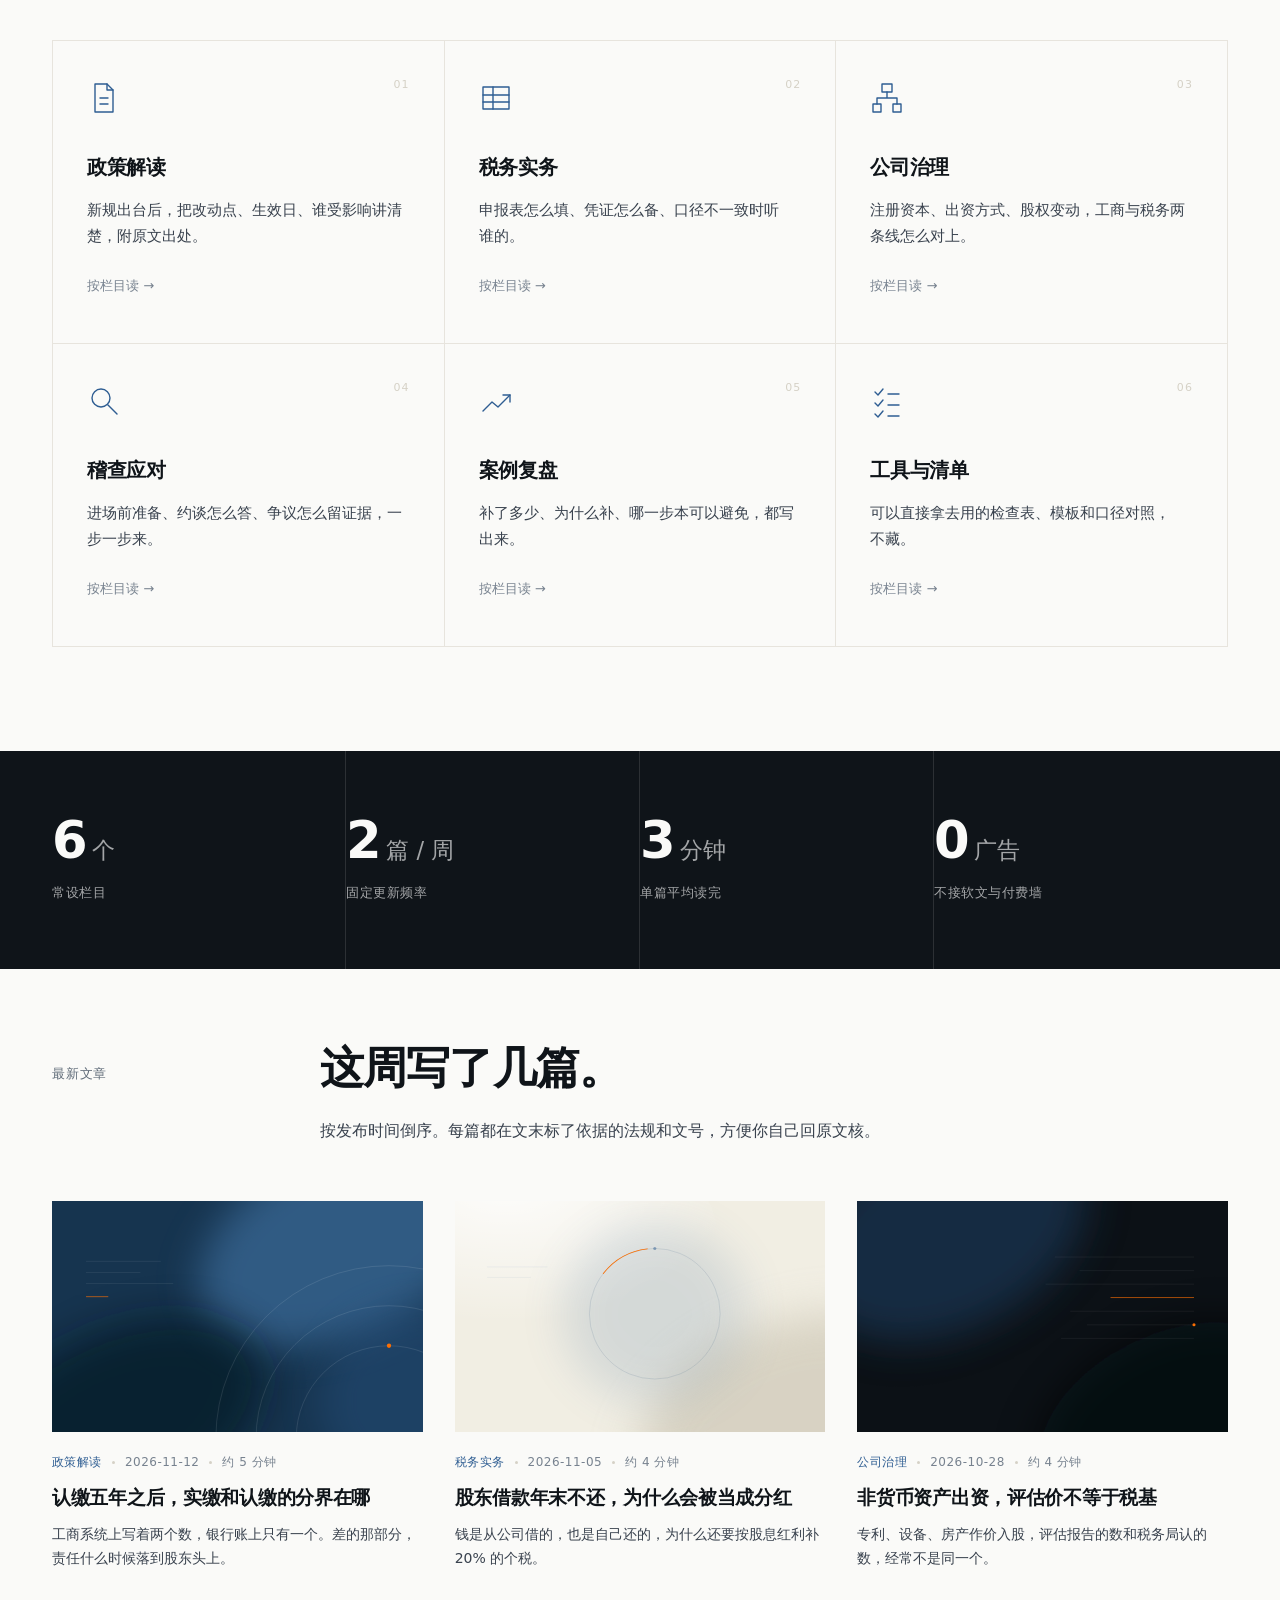
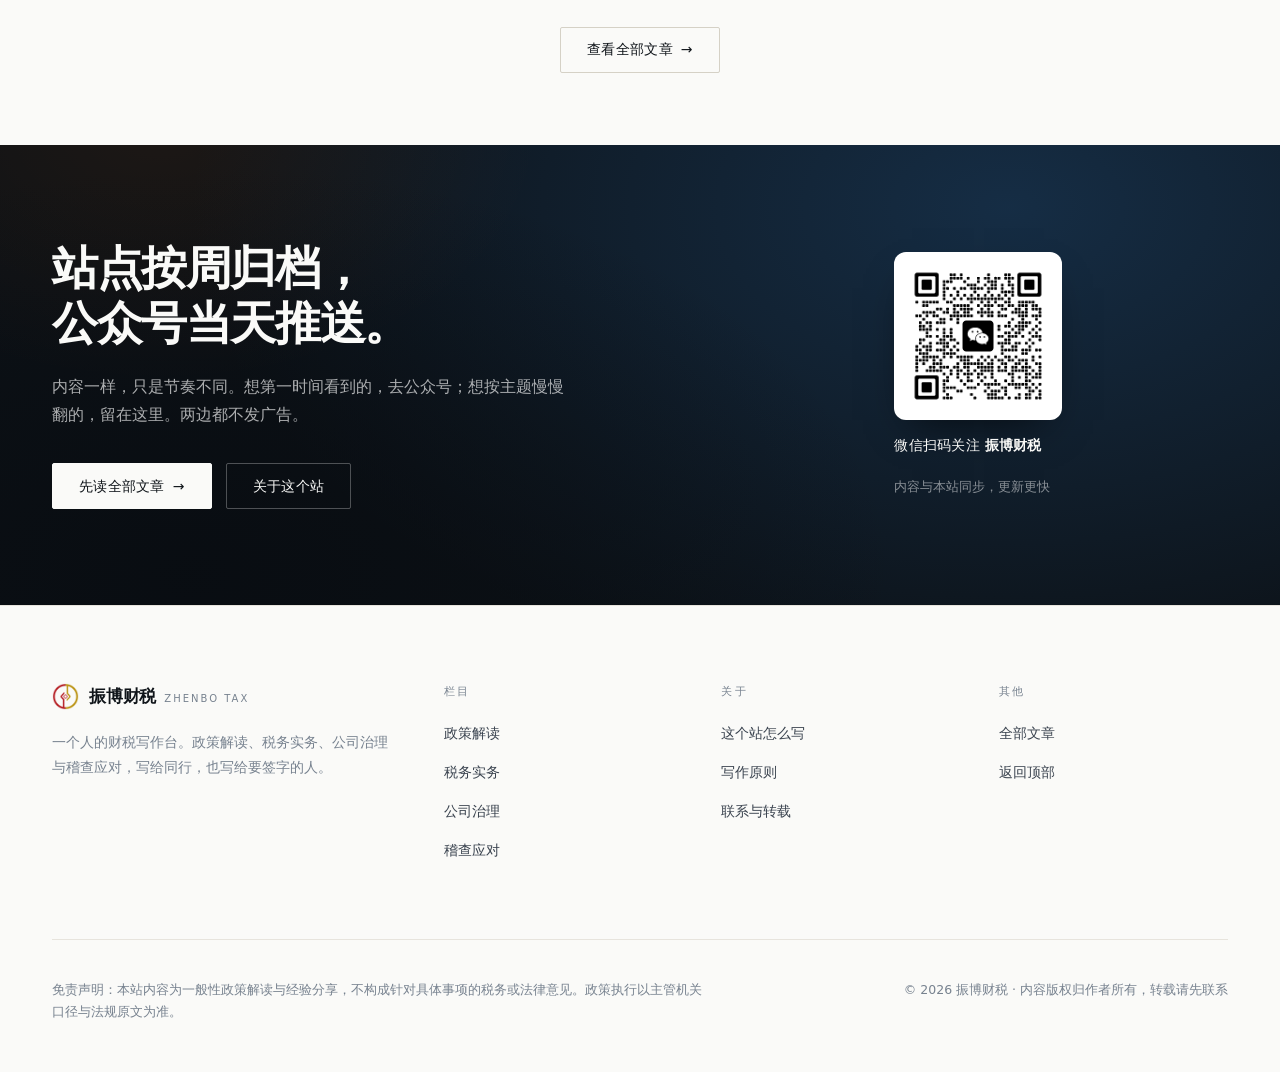
==== commit 3d3714a9: "Add files via upload" ====
--- a/index.html
+++ b/index.html
@@ -1,280 +1,286 @@
-<!DOCTYPE html>
-<html lang="zh-CN">
-<head>
-<meta charset="UTF-8">
-<meta name="viewport" content="width=device-width, initial-scale=1">
-<title>振博财税 · 把复杂的税，讲成能用的话</title>
-<meta name="description" content="振博财税：政策解读、税务实务、公司治理与稽查应对。写给同行，也写给要自己做判断的企业财务。">
-<meta property="og:title" content="振博财税 · 把复杂的税，讲成能用的话">
-<meta property="og:description" content="政策解读、税务实务、公司治理与稽查应对。">
-<meta property="og:type" content="website">
-<meta name="theme-color" content="#FAFAF8">
-<link rel="stylesheet" href="style.css">
-<link rel="icon" type="image/png" href="bin/logo.png">
-</head>
-<body>
-
-<header class="nav" id="nav">
-  <div class="wrap nav-in">
-    <a class="brand" href="index.html" aria-label="振博财税首页">
-      <img class="brand-mark" src="bin/logo.png" alt="" width="26" height="26" decoding="async">
-      <span class="brand-text">振博财税<em>Zhenbo Tax</em></span>
-    </a>
-    <nav class="nav-links" id="navLinks" aria-label="主导航">
-      <a href="index.html" class="is-active">首页</a>
-      <a href="articles.html">文章</a>
-      <a href="about.html">关于</a>
-    </nav>
-    <div class="nav-act">
-      <a class="btn btn-sm" href="articles.html">开始阅读<span class="arw" aria-hidden="true">→</span></a>
-      <button class="burger" id="burger" aria-label="打开菜单" aria-expanded="false" aria-controls="navLinks">
-        <span></span><span></span>
-      </button>
-    </div>
-  </div>
-</header>
-
-<main>
-
-  <section class="hero">
-    <div class="wrap">
-      <div class="hero-grid">
-        <div>
-          <p class="eyebrow">财税内容 · 政策解读</p>
-          <h1 class="hero-title">把复杂的税，<br>讲成能用的<span class="accent">话</span>。</h1>
-          <p class="hero-lede">政策原文、申报口径、稽查现场，一条条拆开讲。术语第一次出现就解释清楚，判断留给你自己做。写给同行，也写给要签字的企业财务。</p>
-          <div class="hero-acts">
-            <a class="btn" data-magnetic href="articles.html">读最新文章<span class="arw" aria-hidden="true">→</span></a>
-            <a class="btn btn-ghost" href="about.html">这个站怎么写</a>
-          </div>
-        </div>
-        <div class="hero-art hero-art-panel" aria-hidden="true">
-          <div class="mesh"></div>
-          <svg viewBox="0 0 560 620" role="presentation">
-            <g stroke="#FFFFFF" stroke-opacity="0.1" stroke-width="1">
-              <path d="M186 0V620M373 0V620M0 206H560M0 413H560"/>
-            </g>
-            <g fill="none" stroke="#FFFFFF" stroke-opacity="0.22" stroke-width="1.5">
-              <circle cx="560" cy="620" r="150"/>
-              <circle cx="560" cy="620" r="230"/>
-              <circle cx="560" cy="620" r="310"/>
-              <circle cx="560" cy="620" r="390"/>
-            </g>
-            <circle cx="454" cy="514" r="8" fill="#FD6F02"/>
-            <rect x="52" y="300" width="120" height="2" fill="#FD6F02"/>
-            <rect x="52" y="340" width="64" height="1" fill="#FFFFFF" fill-opacity="0.5"/>
-          </svg>
-        </div>
-      </div>
-
-      <div class="hero-foot">
-        <a href="posts/a-renjiao-shijiao.html">
-          <span class="idx">01</span>
-          <span class="txt"><span class="tag">政策解读</span>认缴五年之后，实缴和认缴的分界在哪</span>
-        </a>
-        <a href="posts/a-gudong-jiekuan.html">
-          <span class="idx">02</span>
-          <span class="txt"><span class="tag">税务实务</span>股东借款年末不还，为什么会被当成分红</span>
-        </a>
-        <a href="posts/a-fei-huobi-chuzi.html">
-          <span class="idx">03</span>
-          <span class="txt"><span class="tag">公司治理</span>非货币资产出资，评估价不等于税基</span>
-        </a>
-      </div>
-    </div>
-  </section>
-
-  <section class="section statement">
-    <div class="wrap">
-      <div class="sec-head reveal">
-        <p class="sec-label">关于这个站</p>
-        <div>
-          <p class="lede"><strong>振博财税</strong>是一个人的写作台，不做资讯搬运。每篇文章只解决一个具体问题：这条政策改了之后，账要怎么做、表要怎么填、话要怎么跟老板说。</p>
-          <p class="lede dim" style="margin-top:28px;font-size:clamp(17px,1.9vw,22px);line-height:1.7;">没有付费墙，不接软文。写错的地方会改，改了会标出来。</p>
-        </div>
-      </div>
-    </div>
-  </section>
-
-  <section class="section">
-    <div class="wrap">
-      <div class="sec-head reveal">
-        <p class="sec-label">六个栏目</p>
-        <div>
-          <h2 class="sec-title">问题按场景分，不按文件号分。</h2>
-          <p class="sec-desc">你遇到的事，通常不是“某号文讲了什么”，而是“这笔业务现在要不要交税”。所以栏目按你处理的场景来切。</p>
-        </div>
-      </div>
-
-      <div class="pillars">
-        <a class="pillar reveal" href="articles.html">
-          <span class="num">01</span>
-          <svg class="ico" viewBox="0 0 34 34" fill="none" stroke="currentColor" stroke-width="1.4" stroke-linecap="round" stroke-linejoin="round" aria-hidden="true">
-            <path d="M8 3h12l6 6v22H8z"/><path d="M20 3v6h6"/><path d="M13 17h8M13 23h8"/>
-          </svg>
-          <h3>政策解读</h3>
-          <p>新规出台后，把改动点、生效日、谁受影响讲清楚，附原文出处。</p>
-          <span class="go">按栏目读 →</span>
-        </a>
-        <a class="pillar reveal" href="articles.html">
-          <span class="num">02</span>
-          <svg class="ico" viewBox="0 0 34 34" fill="none" stroke="currentColor" stroke-width="1.4" stroke-linecap="round" stroke-linejoin="round" aria-hidden="true">
-            <rect x="4" y="6" width="26" height="22"/><path d="M4 14h26M4 21h26M14 6v22"/>
-          </svg>
-          <h3>税务实务</h3>
-          <p>申报表怎么填、凭证怎么备、口径不一致时听谁的。</p>
-          <span class="go">按栏目读 →</span>
-        </a>
-        <a class="pillar reveal" href="articles.html">
-          <span class="num">03</span>
-          <svg class="ico" viewBox="0 0 34 34" fill="none" stroke="currentColor" stroke-width="1.4" stroke-linecap="round" stroke-linejoin="round" aria-hidden="true">
-            <rect x="12" y="3" width="10" height="8"/><rect x="3" y="23" width="8" height="8"/><rect x="23" y="23" width="8" height="8"/><path d="M17 11v6H7v6M17 17h10v6"/>
-          </svg>
-          <h3>公司治理</h3>
-          <p>注册资本、出资方式、股权变动，工商与税务两条线怎么对上。</p>
-          <span class="go">按栏目读 →</span>
-        </a>
-        <a class="pillar reveal" href="articles.html">
-          <span class="num">04</span>
-          <svg class="ico" viewBox="0 0 34 34" fill="none" stroke="currentColor" stroke-width="1.4" stroke-linecap="round" stroke-linejoin="round" aria-hidden="true">
-            <circle cx="14" cy="14" r="9"/><path d="M21 21l9 9"/>
-          </svg>
-          <h3>稽查应对</h3>
-          <p>进场前准备、约谈怎么答、争议怎么留证据，一步一步来。</p>
-          <span class="go">按栏目读 →</span>
-        </a>
-        <a class="pillar reveal" href="articles.html">
-          <span class="num">05</span>
-          <svg class="ico" viewBox="0 0 34 34" fill="none" stroke="currentColor" stroke-width="1.4" stroke-linecap="round" stroke-linejoin="round" aria-hidden="true">
-            <path d="M4 27l9-9 6 5L31 11"/><path d="M24 11h7v7"/>
-          </svg>
-          <h3>案例复盘</h3>
-          <p>补了多少、为什么补、哪一步本可以避免，都写出来。</p>
-          <span class="go">按栏目读 →</span>
-        </a>
-        <a class="pillar reveal" href="articles.html">
-          <span class="num">06</span>
-          <svg class="ico" viewBox="0 0 34 34" fill="none" stroke="currentColor" stroke-width="1.4" stroke-linecap="round" stroke-linejoin="round" aria-hidden="true">
-            <path d="M5 8l3 3 5-6M5 19l3 3 5-6M5 30l3 3 5-6"/><path d="M18 10h11M18 21h11M18 32h11"/>
-          </svg>
-          <h3>工具与清单</h3>
-          <p>可以直接拿去用的检查表、模板和口径对照，不藏。</p>
-          <span class="go">按栏目读 →</span>
-        </a>
-      </div>
-    </div>
-  </section>
-
-  <section class="stats">
-    <div class="wrap">
-      <div class="stats-grid">
-        <div class="stat reveal"><div class="v">6<em>个</em></div><div class="k">常设栏目</div></div>
-        <div class="stat reveal"><div class="v">2<em>篇 / 周</em></div><div class="k">固定更新频率</div></div>
-        <div class="stat reveal"><div class="v">3<em>分钟</em></div><div class="k">单篇平均读完</div></div>
-        <div class="stat reveal"><div class="v">0<em>广告</em></div><div class="k">不接软文与付费墙</div></div>
-      </div>
-    </div>
-  </section>
-
-  <section class="section section-tight">
-    <div class="wrap">
-      <div class="sec-head reveal">
-        <p class="sec-label">最新文章</p>
-        <div>
-          <h2 class="sec-title">这周写了几篇。</h2>
-          <p class="sec-desc">按发布时间倒序。每篇都在文末标了依据的法规和文号，方便你自己回原文核。</p>
-        </div>
-      </div>
-
-      <div class="cards">
-        <!-- AUTO:CARDS -->
-        <a class="card reveal" href="posts/a-renjiao-shijiao.html">
-          <div class="thumb"><img src="bin/covers/c1.svg" alt="" width="1200" height="750" loading="lazy" decoding="async"></div>
-          <div class="meta"><span class="cat">政策解读</span><span class="dot"></span><span>2026-11-12</span><span class="dot"></span><span>约 5 分钟</span></div>
-          <h3>认缴五年之后，实缴和认缴的分界在哪</h3>
-          <p>工商系统上写着两个数，银行账上只有一个。差的那部分，责任什么时候落到股东头上。</p>
-        </a>
-        <a class="card reveal" href="posts/a-gudong-jiekuan.html">
-          <div class="thumb"><img src="bin/covers/c2.svg" alt="" width="1200" height="750" loading="lazy" decoding="async"></div>
-          <div class="meta"><span class="cat">税务实务</span><span class="dot"></span><span>2026-11-05</span><span class="dot"></span><span>约 4 分钟</span></div>
-          <h3>股东借款年末不还，为什么会被当成分红</h3>
-          <p>钱是从公司借的，也是自己还的，为什么还要按股息红利补 20% 的个税。</p>
-        </a>
-        <a class="card reveal" href="posts/a-fei-huobi-chuzi.html">
-          <div class="thumb"><img src="bin/covers/c3.svg" alt="" width="1200" height="750" loading="lazy" decoding="async"></div>
-          <div class="meta"><span class="cat">公司治理</span><span class="dot"></span><span>2026-10-28</span><span class="dot"></span><span>约 4 分钟</span></div>
-          <h3>非货币资产出资，评估价不等于税基</h3>
-          <p>专利、设备、房产作价入股，评估报告的数和税务局认的数，经常不是同一个。</p>
-        </a>
-        <!-- /AUTO:CARDS -->
-      </div>
-
-      <div class="sec-more">
-        <a class="btn btn-ghost" href="articles.html">查看全部文章<span class="arw" aria-hidden="true">→</span></a>
-      </div>
-    </div>
-  </section>
-
-  <section class="cta">
-    <div class="wrap cta-grid">
-      <div class="reveal">
-        <h2>站点按周归档，<br>公众号当天推送。</h2>
-        <p>内容一样，只是节奏不同。想第一时间看到的，去公众号；想按主题慢慢翻的，留在这里。两边都不发广告。</p>
-        <div class="hero-acts">
-          <a class="btn" data-magnetic href="articles.html">先读全部文章<span class="arw" aria-hidden="true">→</span></a>
-          <a class="btn btn-ghost" href="about.html">关于这个站</a>
-        </div>
-      </div>
-      <div class="reveal">
-        <div class="qr-slot">公众号二维码<br>待补充</div>
-      </div>
-    </div>
-  </section>
-
-</main>
-
-<footer class="footer">
-  <div class="wrap">
-    <div class="foot-grid">
-      <div class="foot-brand">
-        <a class="brand" href="index.html">
-          <img class="brand-mark" src="bin/logo.png" alt="" width="26" height="26" decoding="async">
-          <span class="brand-text">振博财税<em>Zhenbo Tax</em></span>
-        </a>
-        <p>一个人的财税写作台。政策解读、税务实务、公司治理与稽查应对，写给同行，也写给要签字的人。</p>
-      </div>
-      <div class="foot-col">
-        <h4>栏目</h4>
-        <ul>
-          <li><a href="articles.html">政策解读</a></li>
-          <li><a href="articles.html">税务实务</a></li>
-          <li><a href="articles.html">公司治理</a></li>
-          <li><a href="articles.html">稽查应对</a></li>
-        </ul>
-      </div>
-      <div class="foot-col">
-        <h4>关于</h4>
-        <ul>
-          <li><a href="about.html">这个站怎么写</a></li>
-          <li><a href="about.html">写作原则</a></li>
-          <li><a href="about.html">联系与转载</a></li>
-        </ul>
-      </div>
-      <div class="foot-col">
-        <h4>其他</h4>
-        <ul>
-          <li><a href="articles.html">全部文章</a></li>
-          <li><a href="index.html#nav">返回顶部</a></li>
-        </ul>
-      </div>
-    </div>
-    <div class="foot-bottom">
-      <p class="disc">免责声明：本站内容为一般性政策解读与经验分享，不构成针对具体事项的税务或法律意见。政策执行以主管机关口径与法规原文为准。</p>
-      <p>© 2026 振博财税 · 内容版权归作者所有，转载请先联系</p>
-    </div>
-  </div>
-</footer>
-
-<script src="script.js"></script>
-</body>
-</html>
+<!DOCTYPE html>
+<html lang="zh-CN">
+<head>
+<meta charset="UTF-8">
+<meta name="viewport" content="width=device-width, initial-scale=1">
+<title>振博财税 · 把复杂的税，讲成能用的话</title>
+<meta name="description" content="振博财税：政策解读、税务实务、公司治理与稽查应对。写给同行，也写给要自己做判断的企业财务。">
+<meta property="og:title" content="振博财税 · 把复杂的税，讲成能用的话">
+<meta property="og:description" content="政策解读、税务实务、公司治理与稽查应对。">
+<meta property="og:type" content="website">
+<meta name="theme-color" content="#FAFAF8">
+<link rel="stylesheet" href="style.css">
+<link rel="icon" type="image/png" href="bin/logo.png">
+</head>
+<body>
+
+<header class="nav" id="nav">
+  <div class="wrap nav-in">
+    <a class="brand" href="index.html" aria-label="振博财税首页">
+      <img class="brand-mark" src="bin/logo.png" alt="" width="26" height="26" decoding="async">
+      <span class="brand-text">振博财税<em>Zhenbo Tax</em></span>
+    </a>
+    <nav class="nav-links" id="navLinks" aria-label="主导航">
+      <a href="index.html" class="is-active">首页</a>
+      <a href="articles.html">文章</a>
+      <a href="about.html">关于</a>
+    </nav>
+    <div class="nav-act">
+      <a class="btn btn-sm" href="articles.html">开始阅读<span class="arw" aria-hidden="true">→</span></a>
+      <button class="burger" id="burger" aria-label="打开菜单" aria-expanded="false" aria-controls="navLinks">
+        <span></span><span></span>
+      </button>
+    </div>
+  </div>
+</header>
+
+<main>
+
+  <section class="hero">
+    <div class="wrap">
+      <div class="hero-grid">
+        <div>
+          <p class="eyebrow">财税内容 · 政策解读</p>
+          <h1 class="hero-title">把复杂的税，<br>讲成能用的<span class="accent">话</span>。</h1>
+          <p class="hero-lede">政策原文、申报口径、稽查现场，一条条拆开讲。术语第一次出现就解释清楚，判断留给你自己做。写给同行，也写给要签字的企业财务。</p>
+          <div class="hero-acts">
+            <a class="btn" data-magnetic href="articles.html">读最新文章<span class="arw" aria-hidden="true">→</span></a>
+            <a class="btn btn-ghost" href="about.html">这个站怎么写</a>
+          </div>
+        </div>
+        <div class="hero-art hero-art-panel" aria-hidden="true">
+          <div class="mesh"></div>
+          <svg viewBox="0 0 560 620" role="presentation">
+            <g stroke="#FFFFFF" stroke-opacity="0.1" stroke-width="1">
+              <path d="M186 0V620M373 0V620M0 206H560M0 413H560"/>
+            </g>
+            <g fill="none" stroke="#FFFFFF" stroke-opacity="0.22" stroke-width="1.5">
+              <circle cx="560" cy="620" r="150"/>
+              <circle cx="560" cy="620" r="230"/>
+              <circle cx="560" cy="620" r="310"/>
+              <circle cx="560" cy="620" r="390"/>
+            </g>
+            <circle cx="454" cy="514" r="8" fill="#FD6F02"/>
+            <rect x="52" y="300" width="120" height="2" fill="#FD6F02"/>
+            <rect x="52" y="340" width="64" height="1" fill="#FFFFFF" fill-opacity="0.5"/>
+          </svg>
+        </div>
+      </div>
+
+      <div class="hero-foot">
+        <a href="posts/a-renjiao-shijiao.html">
+          <span class="idx">01</span>
+          <span class="txt"><span class="tag">政策解读</span>认缴五年之后，实缴和认缴的分界在哪</span>
+        </a>
+        <a href="posts/a-gudong-jiekuan.html">
+          <span class="idx">02</span>
+          <span class="txt"><span class="tag">税务实务</span>股东借款年末不还，为什么会被当成分红</span>
+        </a>
+        <a href="posts/a-fei-huobi-chuzi.html">
+          <span class="idx">03</span>
+          <span class="txt"><span class="tag">公司治理</span>非货币资产出资，评估价不等于税基</span>
+        </a>
+      </div>
+    </div>
+  </section>
+
+  <section class="section statement">
+    <div class="wrap">
+      <div class="sec-head reveal">
+        <p class="sec-label">关于这个站</p>
+        <div>
+          <p class="lede"><strong>振博财税</strong>是一个人的写作台，不做资讯搬运。每篇文章只解决一个具体问题：这条政策改了之后，账要怎么做、表要怎么填、话要怎么跟老板说。</p>
+          <p class="lede dim" style="margin-top:28px;font-size:clamp(17px,1.9vw,22px);line-height:1.7;">没有付费墙，不接软文。写错的地方会改，改了会标出来。</p>
+        </div>
+      </div>
+    </div>
+  </section>
+
+  <section class="section">
+    <div class="wrap">
+      <div class="sec-head reveal">
+        <p class="sec-label">六个栏目</p>
+        <div>
+          <h2 class="sec-title">问题按场景分，不按文件号分。</h2>
+          <p class="sec-desc">你遇到的事，通常不是“某号文讲了什么”，而是“这笔业务现在要不要交税”。所以栏目按你处理的场景来切。</p>
+        </div>
+      </div>
+
+      <div class="pillars">
+        <a class="pillar reveal" href="articles.html">
+          <span class="num">01</span>
+          <svg class="ico" viewBox="0 0 34 34" fill="none" stroke="currentColor" stroke-width="1.4" stroke-linecap="round" stroke-linejoin="round" aria-hidden="true">
+            <path d="M8 3h12l6 6v22H8z"/><path d="M20 3v6h6"/><path d="M13 17h8M13 23h8"/>
+          </svg>
+          <h3>政策解读</h3>
+          <p>新规出台后，把改动点、生效日、谁受影响讲清楚，附原文出处。</p>
+          <span class="go">按栏目读 →</span>
+        </a>
+        <a class="pillar reveal" href="articles.html">
+          <span class="num">02</span>
+          <svg class="ico" viewBox="0 0 34 34" fill="none" stroke="currentColor" stroke-width="1.4" stroke-linecap="round" stroke-linejoin="round" aria-hidden="true">
+            <rect x="4" y="6" width="26" height="22"/><path d="M4 14h26M4 21h26M14 6v22"/>
+          </svg>
+          <h3>税务实务</h3>
+          <p>申报表怎么填、凭证怎么备、口径不一致时听谁的。</p>
+          <span class="go">按栏目读 →</span>
+        </a>
+        <a class="pillar reveal" href="articles.html">
+          <span class="num">03</span>
+          <svg class="ico" viewBox="0 0 34 34" fill="none" stroke="currentColor" stroke-width="1.4" stroke-linecap="round" stroke-linejoin="round" aria-hidden="true">
+            <rect x="12" y="3" width="10" height="8"/><rect x="3" y="23" width="8" height="8"/><rect x="23" y="23" width="8" height="8"/><path d="M17 11v6H7v6M17 17h10v6"/>
+          </svg>
+          <h3>公司治理</h3>
+          <p>注册资本、出资方式、股权变动，工商与税务两条线怎么对上。</p>
+          <span class="go">按栏目读 →</span>
+        </a>
+        <a class="pillar reveal" href="articles.html">
+          <span class="num">04</span>
+          <svg class="ico" viewBox="0 0 34 34" fill="none" stroke="currentColor" stroke-width="1.4" stroke-linecap="round" stroke-linejoin="round" aria-hidden="true">
+            <circle cx="14" cy="14" r="9"/><path d="M21 21l9 9"/>
+          </svg>
+          <h3>稽查应对</h3>
+          <p>进场前准备、约谈怎么答、争议怎么留证据，一步一步来。</p>
+          <span class="go">按栏目读 →</span>
+        </a>
+        <a class="pillar reveal" href="articles.html">
+          <span class="num">05</span>
+          <svg class="ico" viewBox="0 0 34 34" fill="none" stroke="currentColor" stroke-width="1.4" stroke-linecap="round" stroke-linejoin="round" aria-hidden="true">
+            <path d="M4 27l9-9 6 5L31 11"/><path d="M24 11h7v7"/>
+          </svg>
+          <h3>案例复盘</h3>
+          <p>补了多少、为什么补、哪一步本可以避免，都写出来。</p>
+          <span class="go">按栏目读 →</span>
+        </a>
+        <a class="pillar reveal" href="articles.html">
+          <span class="num">06</span>
+          <svg class="ico" viewBox="0 0 34 34" fill="none" stroke="currentColor" stroke-width="1.4" stroke-linecap="round" stroke-linejoin="round" aria-hidden="true">
+            <path d="M5 8l3 3 5-6M5 19l3 3 5-6M5 30l3 3 5-6"/><path d="M18 10h11M18 21h11M18 32h11"/>
+          </svg>
+          <h3>工具与清单</h3>
+          <p>可以直接拿去用的检查表、模板和口径对照，不藏。</p>
+          <span class="go">按栏目读 →</span>
+        </a>
+      </div>
+    </div>
+  </section>
+
+  <section class="stats">
+    <div class="wrap">
+      <div class="stats-grid">
+        <div class="stat reveal"><div class="v">6<em>个</em></div><div class="k">常设栏目</div></div>
+        <div class="stat reveal"><div class="v">2<em>篇 / 周</em></div><div class="k">固定更新频率</div></div>
+        <div class="stat reveal"><div class="v">3<em>分钟</em></div><div class="k">单篇平均读完</div></div>
+        <div class="stat reveal"><div class="v">0<em>广告</em></div><div class="k">不接软文与付费墙</div></div>
+      </div>
+    </div>
+  </section>
+
+  <section class="section section-tight">
+    <div class="wrap">
+      <div class="sec-head reveal">
+        <p class="sec-label">最新文章</p>
+        <div>
+          <h2 class="sec-title">这周写了几篇。</h2>
+          <p class="sec-desc">按发布时间倒序。每篇都在文末标了依据的法规和文号，方便你自己回原文核。</p>
+        </div>
+      </div>
+
+      <div class="cards">
+        <!-- AUTO:CARDS -->
+        <a class="card reveal" href="posts/a-renjiao-shijiao.html">
+          <div class="thumb"><img src="bin/covers/c1.svg" alt="" width="1200" height="750" loading="lazy" decoding="async"></div>
+          <div class="meta"><span class="cat">政策解读</span><span class="dot"></span><span>2026-11-12</span><span class="dot"></span><span>约 5 分钟</span></div>
+          <h3>认缴五年之后，实缴和认缴的分界在哪</h3>
+          <p>工商系统上写着两个数，银行账上只有一个。差的那部分，责任什么时候落到股东头上。</p>
+        </a>
+        <a class="card reveal" href="posts/a-gudong-jiekuan.html">
+          <div class="thumb"><img src="bin/covers/c2.svg" alt="" width="1200" height="750" loading="lazy" decoding="async"></div>
+          <div class="meta"><span class="cat">税务实务</span><span class="dot"></span><span>2026-11-05</span><span class="dot"></span><span>约 4 分钟</span></div>
+          <h3>股东借款年末不还，为什么会被当成分红</h3>
+          <p>钱是从公司借的，也是自己还的，为什么还要按股息红利补 20% 的个税。</p>
+        </a>
+        <a class="card reveal" href="posts/a-fei-huobi-chuzi.html">
+          <div class="thumb"><img src="bin/covers/c3.svg" alt="" width="1200" height="750" loading="lazy" decoding="async"></div>
+          <div class="meta"><span class="cat">公司治理</span><span class="dot"></span><span>2026-10-28</span><span class="dot"></span><span>约 4 分钟</span></div>
+          <h3>非货币资产出资，评估价不等于税基</h3>
+          <p>专利、设备、房产作价入股，评估报告的数和税务局认的数，经常不是同一个。</p>
+        </a>
+        <!-- /AUTO:CARDS -->
+      </div>
+
+      <div class="sec-more">
+        <a class="btn btn-ghost" href="articles.html">查看全部文章<span class="arw" aria-hidden="true">→</span></a>
+      </div>
+    </div>
+  </section>
+
+  <section class="cta">
+    <div class="wrap cta-grid">
+      <div class="reveal">
+        <h2>站点按周归档，<br>公众号当天推送。</h2>
+        <p>内容一样，只是节奏不同。想第一时间看到的，去公众号；想按主题慢慢翻的，留在这里。两边都不发广告。</p>
+        <div class="hero-acts">
+          <a class="btn" data-magnetic href="articles.html">先读全部文章<span class="arw" aria-hidden="true">→</span></a>
+          <a class="btn btn-ghost" href="about.html">关于这个站</a>
+        </div>
+      </div>
+      <div class="reveal">
+        <div class="qr-card">
+          <div class="qr-frame">
+            <img src="bin/qr-gongzhonghao.png" alt="振博财税 微信公众号二维码" loading="lazy" decoding="async">
+          </div>
+          <p class="qr-cap">微信扫码关注 <strong>振博财税</strong></p>
+          <p class="qr-sub">内容与本站同步，更新更快</p>
+        </div>
+      </div>
+    </div>
+  </section>
+
+</main>
+
+<footer class="footer">
+  <div class="wrap">
+    <div class="foot-grid">
+      <div class="foot-brand">
+        <a class="brand" href="index.html">
+          <img class="brand-mark" src="bin/logo.png" alt="" width="26" height="26" decoding="async">
+          <span class="brand-text">振博财税<em>Zhenbo Tax</em></span>
+        </a>
+        <p>一个人的财税写作台。政策解读、税务实务、公司治理与稽查应对，写给同行，也写给要签字的人。</p>
+      </div>
+      <div class="foot-col">
+        <h4>栏目</h4>
+        <ul>
+          <li><a href="articles.html">政策解读</a></li>
+          <li><a href="articles.html">税务实务</a></li>
+          <li><a href="articles.html">公司治理</a></li>
+          <li><a href="articles.html">稽查应对</a></li>
+        </ul>
+      </div>
+      <div class="foot-col">
+        <h4>关于</h4>
+        <ul>
+          <li><a href="about.html">这个站怎么写</a></li>
+          <li><a href="about.html">写作原则</a></li>
+          <li><a href="about.html">联系与转载</a></li>
+        </ul>
+      </div>
+      <div class="foot-col">
+        <h4>其他</h4>
+        <ul>
+          <li><a href="articles.html">全部文章</a></li>
+          <li><a href="index.html#nav">返回顶部</a></li>
+        </ul>
+      </div>
+    </div>
+    <div class="foot-bottom">
+      <p class="disc">免责声明：本站内容为一般性政策解读与经验分享，不构成针对具体事项的税务或法律意见。政策执行以主管机关口径与法规原文为准。</p>
+      <p>© 2026 振博财税 · 内容版权归作者所有，转载请先联系</p>
+    </div>
+  </div>
+</footer>
+
+<script src="script.js"></script>
+</body>
+</html>
--- a/style.css
+++ b/style.css
@@ -295,11 +295,24 @@
 .cta .btn:hover { background: var(--orange); border-color: var(--orange); color: #fff; }
 .cta .btn-ghost { background: transparent; color: var(--paper); border-color: rgba(255, 255, 255, .28); }
 .cta .btn-ghost:hover { border-color: var(--paper); background: transparent; color: var(--paper); }
-.qr-slot {
-  border: 1px dashed rgba(255, 255, 255, .28); aspect-ratio: 1; max-width: 190px;
+/* 公众号二维码：白卡把它托住，深色区块里也压得住 */
+.qr-card { display: flex; flex-direction: column; align-items: flex-start; gap: 14px; }
+.qr-frame {
+  width: 168px; aspect-ratio: 1; padding: 9px; background: #fff; border-radius: 12px;
+  box-shadow: 0 18px 40px -18px rgba(0, 0, 0, .7);
   display: flex; align-items: center; justify-content: center;
-  font-size: 12px; color: rgba(255, 255, 255, .45); letter-spacing: .1em; text-align: center; padding: 16px;
-}
+  transition: transform .5s cubic-bezier(.22, .61, .36, 1);
+}
+.qr-card:hover .qr-frame { transform: translateY(-3px); }
+.qr-frame img { display: block; width: 100%; height: 100%; object-fit: contain; border-radius: 4px; }
+.qr-frame .qr-ph {
+  width: 100%; height: 100%; display: flex; align-items: center; justify-content: center;
+  border: 1px dashed #DDE1E6; border-radius: 6px;
+  font-size: 12px; line-height: 1.8; color: #A8B0B8; letter-spacing: .08em; text-align: center;
+}
+.qr-card .qr-cap { margin: 0; font-size: 13.5px; color: var(--paper); letter-spacing: .02em; }
+.qr-card .qr-cap strong { font-weight: 600; }
+.qr-card .qr-sub { margin: 5px 0 0; font-size: 12.5px; color: rgba(255, 255, 255, .5); }
 
 /* ---------- 页脚 ---------- */
 .footer { background: var(--paper); border-top: 1px solid var(--line); padding: 76px 0 36px; }
@@ -581,3 +594,13 @@
   .page-head { padding-top: calc(var(--nav-h) + 56px); }
   .hero-title, h1 { word-break: break-word; }
 }
+
+/* ---------- 正文里的插图 ---------- */
+.prose .fig { margin: 40px 0; }
+.prose .fig img {
+  display: block; width: 100%; height: auto;
+  border-radius: 4px; background: #F2F0EA;
+}
+.prose .fig figcaption {
+  margin-top: 12px; font-size: 13px; color: var(--muted); line-height: 1.7; text-align: center;
+}
